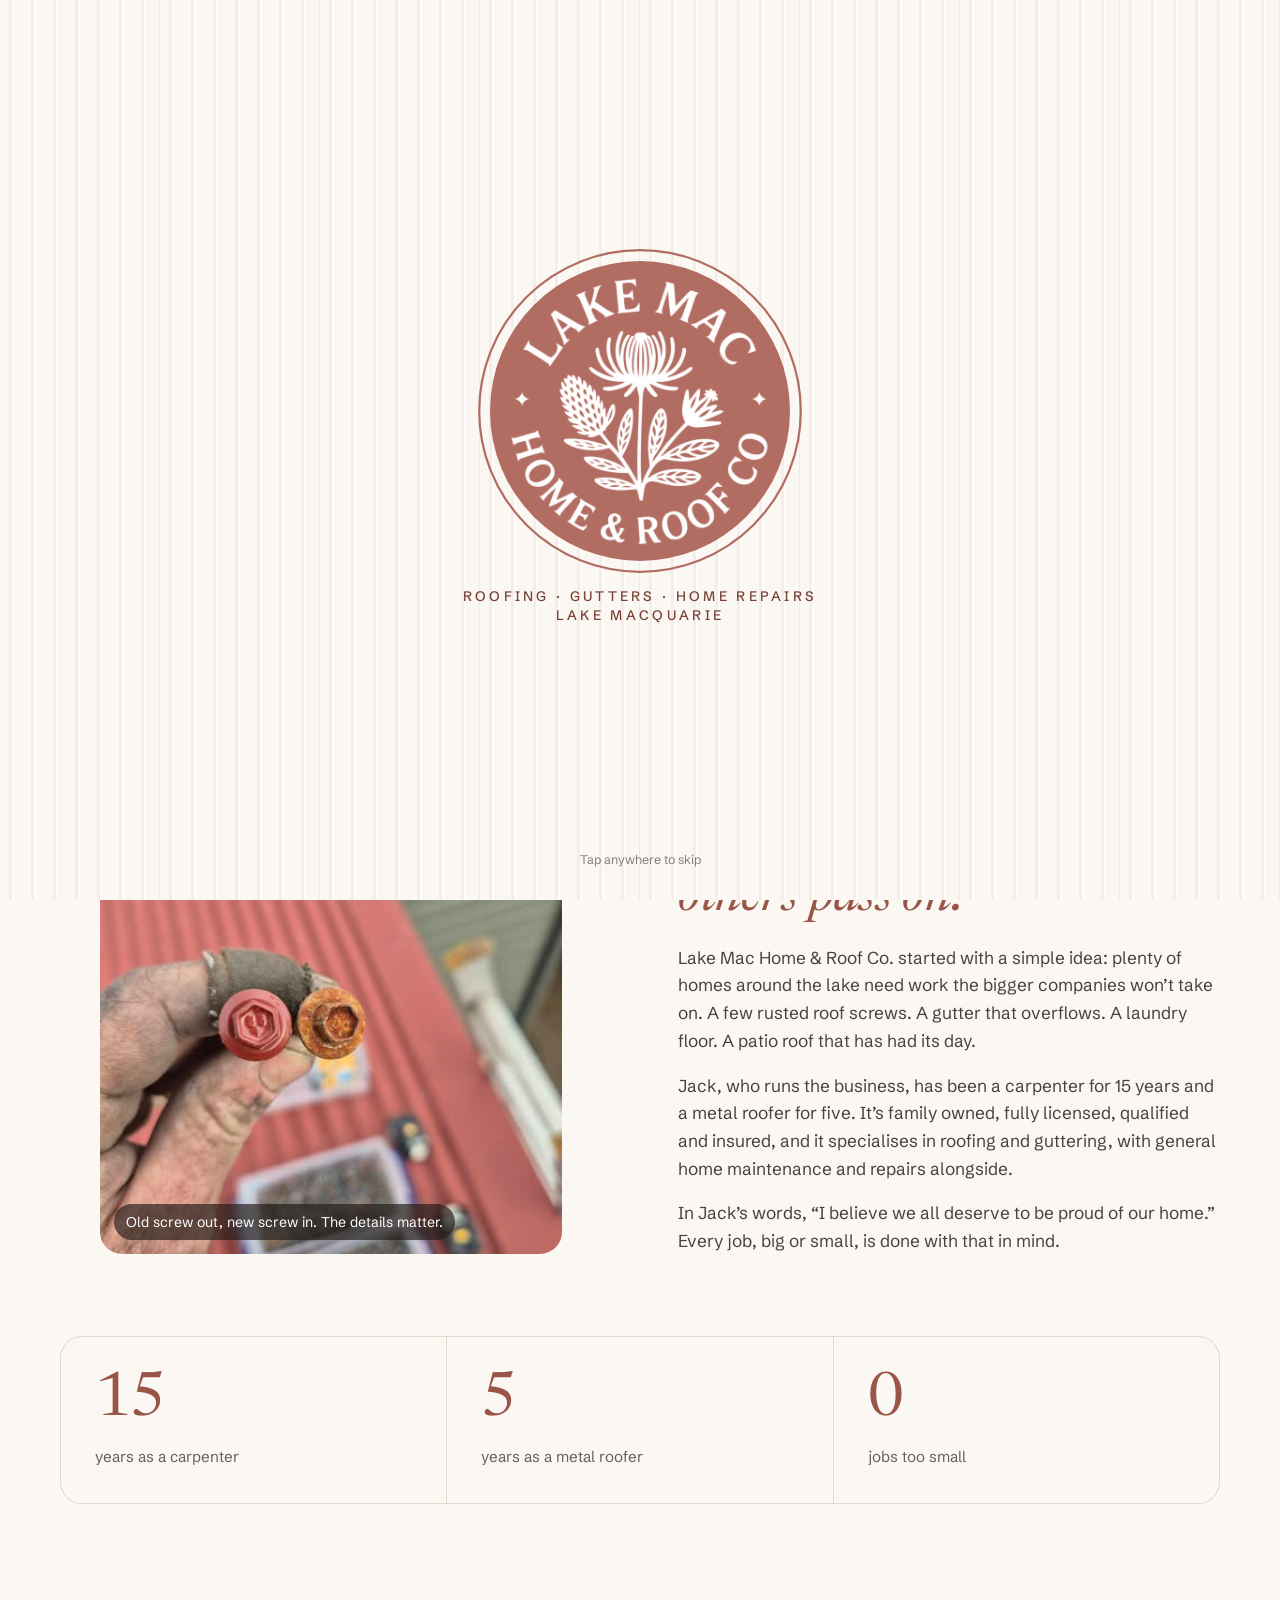
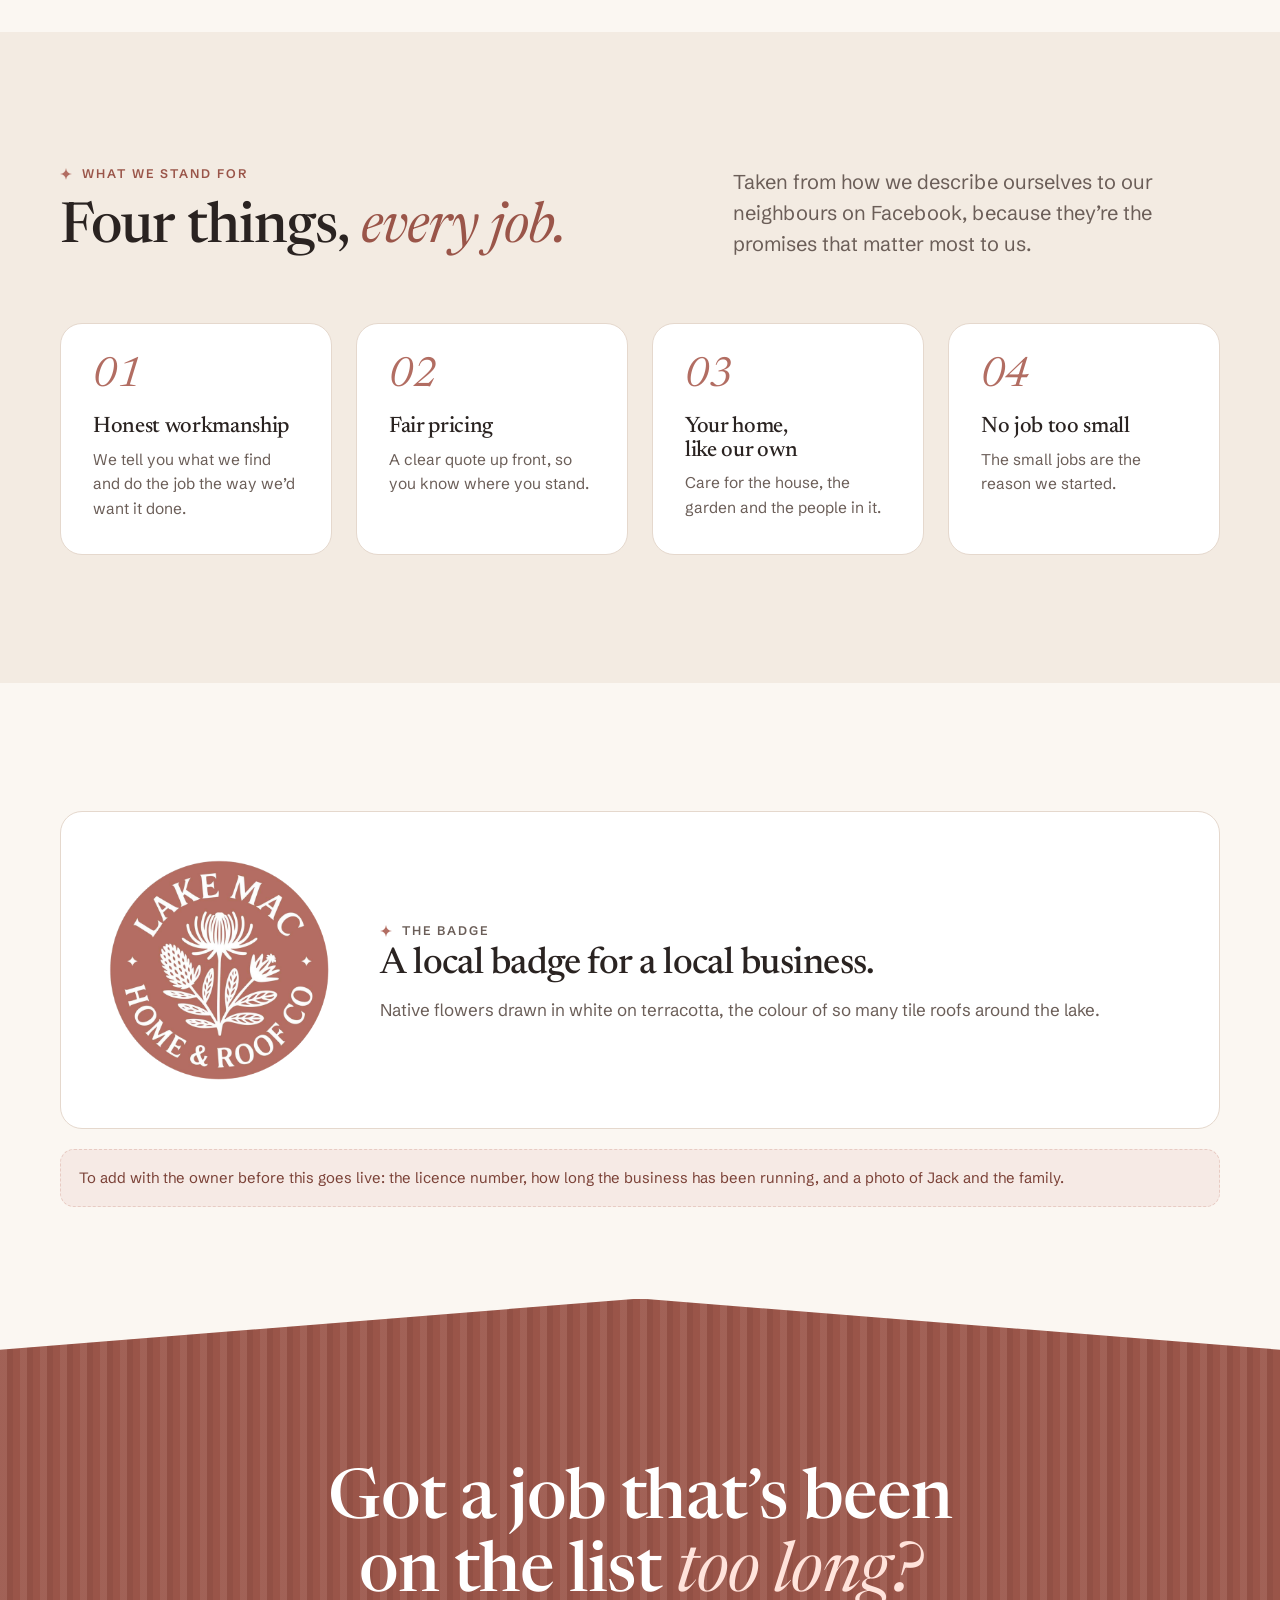
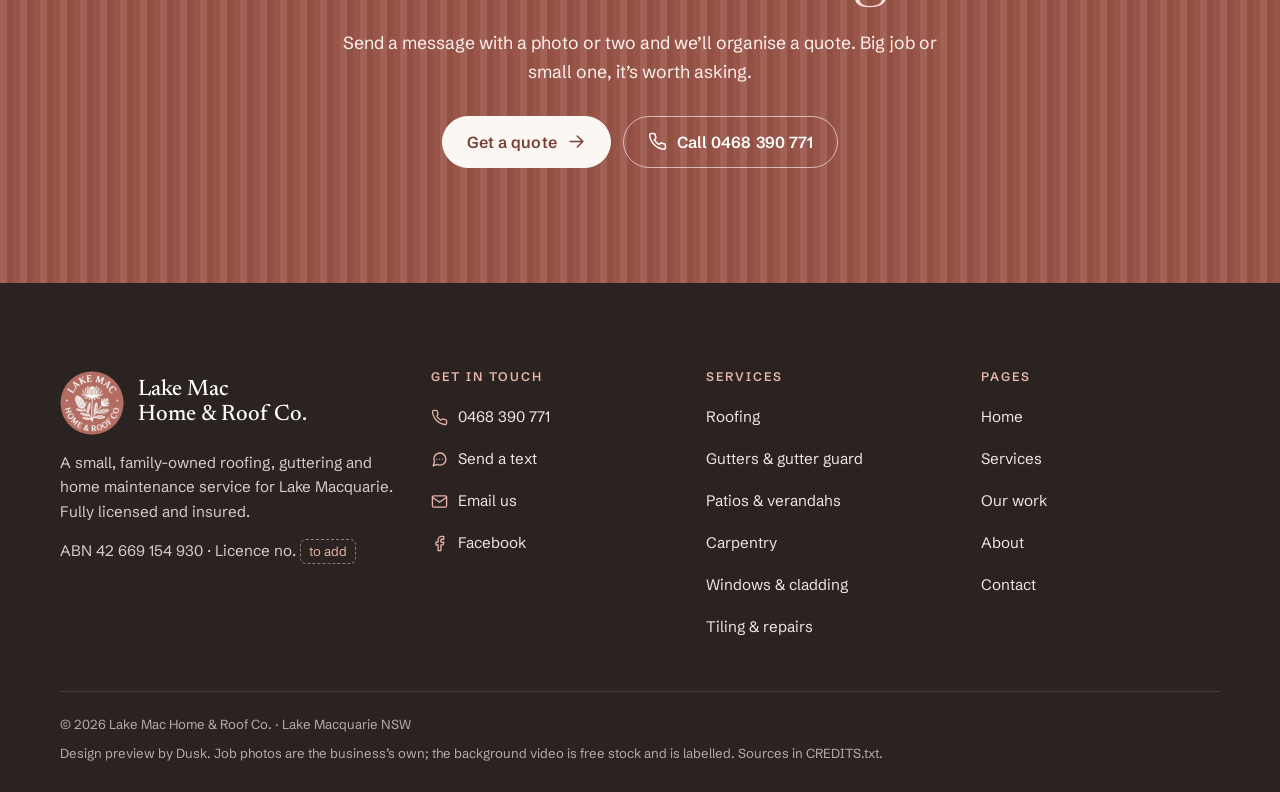
==== about.html @ 66fbffc2 "Lake Mac Home & Roof Co. design preview by Dusk Five pages (home, services, work, about, contact), l" ====
<!doctype html>
<html lang="en-AU">
<head>
<meta charset="utf-8">
<meta name="viewport" content="width=device-width, initial-scale=1, viewport-fit=cover">
<title>About | Lake Mac Home &amp; Roof Co.</title>
<meta name="description" content="A small, family-owned roofing and home maintenance business in Lake Macquarie, run by a carpenter of 15 years and metal roofer of 5.">
<meta name="robots" content="noindex, nofollow">
<meta name="theme-color" content="#B26D62">
<meta name="format-detection" content="telephone=no">
<link rel="icon" href="assets/brand/favicon-64.png" sizes="64x64" type="image/png">
<link rel="apple-touch-icon" href="assets/brand/apple-touch-icon.png">
<link rel="preconnect" href="https://fonts.googleapis.com">
<link rel="preconnect" href="https://fonts.gstatic.com" crossorigin>
<link href="https://fonts.googleapis.com/css2?family=Newsreader:ital,opsz,wght@0,6..72,400..600;1,6..72,400..500&amp;family=Schibsted+Grotesk:wght@400;500;600;700&amp;display=swap" rel="stylesheet">
<link rel="stylesheet" href="assets/css/site.css?v=1">
<script>
(function(){var r=document.documentElement;r.classList.add('js');
try{if(!matchMedia('(prefers-reduced-motion: reduce)').matches)r.classList.add('motion')}catch(e){}
// the intro plays when the site is opened or refreshed, not when moving between pages (?intro=0 skips it)
var nav=null,bf=false;try{nav=sessionStorage.getItem('lmh-nav');sessionStorage.removeItem('lmh-nav')}catch(e){}
try{var en=performance.getEntriesByType('navigation')[0];bf=!!(en&&en.type==='back_forward')}catch(e){}
if(r.classList.contains('motion')&&!nav&&!bf&&!/[?&]intro=0/.test(location.search))r.classList.add('intro-on');
setTimeout(function(){if(!window.__lmh){r.classList.remove('motion');r.classList.remove('intro-on')}},4500);
// if a newer version has been published than the copy this browser kept, load the new one once
try{var B='1';fetch('version.txt?'+Date.now(),{cache:'no-store'}).then(function(x){return x.ok?x.text():''}).then(function(t){t=(t||'').trim();
if(/^\d+$/.test(t)&&t!==B&&!new RegExp('[?&]r='+t+'(&|$)').test(location.search)){location.replace(location.pathname+'?r='+t+location.hash)}}).catch(function(){})}catch(e){}
})();
</script>
<script src="assets/js/site.js?v=1" defer></script>
</head>
<body class="page-about">
<a class="skip" href="#main">Skip to content</a>
<svg class="sr" aria-hidden="true" focusable="false" width="0" height="0"><defs>
<symbol id="i-spark" viewBox="0 0 24 24"><path d="M12 0C12.8 7.2 16.8 11.2 24 12 16.8 12.8 12.8 16.8 12 24 11.2 16.8 7.2 12.8 0 12 7.2 11.2 11.2 7.2 12 0Z"/></symbol>
<symbol id="i-phone" viewBox="0 0 24 24"><path d="M22 16.92v3a2 2 0 0 1-2.18 2 19.79 19.79 0 0 1-8.63-3.07 19.5 19.5 0 0 1-6-6 19.79 19.79 0 0 1-3.07-8.67A2 2 0 0 1 4.11 2h3a2 2 0 0 1 2 1.72 12.84 12.84 0 0 0 .7 2.81 2 2 0 0 1-.45 2.11L8.09 9.91a16 16 0 0 0 6 6l1.27-1.27a2 2 0 0 1 2.11-.45 12.84 12.84 0 0 0 2.81.7A2 2 0 0 1 22 16.92z"/></symbol>
<symbol id="i-sms" viewBox="0 0 24 24"><path d="M21 11.5a8.4 8.4 0 0 1-12.2 7.5L3 21l2-5.6A8.5 8.5 0 1 1 21 11.5z"/><path d="M8 11.5h.01M12 11.5h.01M16 11.5h.01"/></symbol>
<symbol id="i-mail" viewBox="0 0 24 24"><path d="M4 4h16a2 2 0 0 1 2 2v12a2 2 0 0 1-2 2H4a2 2 0 0 1-2-2V6a2 2 0 0 1 2-2z"/><path d="M22 6l-10 7L2 6"/></symbol>
<symbol id="i-pin" viewBox="0 0 24 24"><path d="M21 10c0 7-9 13-9 13s-9-6-9-13a9 9 0 0 1 18 0z"/><circle cx="12" cy="10" r="3"/></symbol>
<symbol id="i-fb" viewBox="0 0 24 24"><path d="M18 2h-3a5 5 0 0 0-5 5v3H7v4h3v8h4v-8h3l1-4h-4V7a1 1 0 0 1 1-1h3z"/></symbol>
<symbol id="i-go" viewBox="0 0 24 24"><path d="M4 12h16M13 5l7 7-7 7"/></symbol>
<symbol id="i-back" viewBox="0 0 24 24"><path d="M20 12H4M11 5l-7 7 7 7"/></symbol>
<symbol id="i-check" viewBox="0 0 24 24"><path d="M20 6L9 17l-5-5"/></symbol>
<symbol id="i-x" viewBox="0 0 24 24"><path d="M18 6L6 18M6 6l12 12"/></symbol>
<symbol id="i-menu" viewBox="0 0 24 24"><path d="M4 7h16M4 12h16M4 17h10"/></symbol>
<symbol id="i-left" viewBox="0 0 24 24"><path d="M15 18l-6-6 6-6"/></symbol>
<symbol id="i-right" viewBox="0 0 24 24"><path d="M9 18l6-6-6-6"/></symbol>
<symbol id="i-play" viewBox="0 0 24 24"><path d="M7 4l13 8-13 8z"/></symbol>
<symbol id="i-pause" viewBox="0 0 24 24"><path d="M6 4h4v16H6zM14 4h4v16h-4z"/></symbol>
<symbol id="i-plus" viewBox="0 0 24 24"><path d="M12 5v14M5 12h14"/></symbol>
<symbol id="i-grip" viewBox="0 0 24 24"><path d="M9 7l-5 5 5 5M15 7l5 5-5 5"/></symbol>
<symbol id="i-shield" viewBox="0 0 24 24"><path d="M12 22s8-4 8-10V5l-8-3-8 3v7c0 6 8 10 8 10z"/><path d="M9 12l2 2 4-4"/></symbol>
<symbol id="i-home" viewBox="0 0 24 24"><path d="M3 10.5L12 3l9 7.5"/><path d="M5 9.2V21h14V9.2"/><path d="M10 21v-6h4v6"/></symbol>
<symbol id="i-roof" viewBox="0 0 24 24"><path d="M1.5 13L12 4.5 22.5 13"/><path d="M4.5 10.6L12 4.5l7.5 6.1"/><path d="M5 12.2V20h14v-7.8"/><path d="M8 20v-4M12 20v-4M16 20v-4"/></symbol>
<symbol id="i-gutter" viewBox="0 0 24 24"><path d="M3 5h18v3.5a3.5 3.5 0 0 1-3.5 3.5h-11A3.5 3.5 0 0 1 3 8.5z"/><path d="M17 12v5.5a2.5 2.5 0 0 0 2.5 2.5H21"/><path d="M8 15.5v1.2M11.5 17.5v1.2"/></symbol>
<symbol id="i-drop" viewBox="0 0 24 24"><path d="M12 2.7S6 9.3 6 14a6 6 0 0 0 12 0c0-4.7-6-11.3-6-11.3z"/><path d="M9.5 14.5a2.5 2.5 0 0 0 2.5 2.5"/></symbol>
<symbol id="i-patio" viewBox="0 0 24 24"><path d="M2 8.5L12 4l10 4.5"/><path d="M4 8v13M20 8v13"/><path d="M2 21h20"/><path d="M4 12h16"/></symbol>
<symbol id="i-hammer" viewBox="0 0 24 24"><path d="M15 12l-8.5 8.5a2.12 2.12 0 0 1-3-3L12 9"/><path d="M17.64 15L22 10.64"/><path d="M20.91 11.7l-1.25-1.25c-.6-.6-.93-1.4-.93-2.25v-.86L16.01 4.6a5.56 5.56 0 0 0-3.94-1.64H9l.92.82A6.18 6.18 0 0 1 12 8.4v1.56l2 2h2.47l2.26 1.91"/></symbol>
<symbol id="i-window" viewBox="0 0 24 24"><rect x="4" y="3" width="16" height="18" rx="1.5"/><path d="M12 3v18M4 12h16"/></symbol>
<symbol id="i-tile" viewBox="0 0 24 24"><rect x="3" y="3" width="7.5" height="7.5" rx="1"/><rect x="13.5" y="3" width="7.5" height="7.5" rx="1"/><rect x="3" y="13.5" width="7.5" height="7.5" rx="1"/><rect x="13.5" y="13.5" width="7.5" height="7.5" rx="1"/></symbol>
<symbol id="i-ruler" viewBox="0 0 24 24"><path d="M21.3 15.3a2.4 2.4 0 0 1 0 3.4l-2.6 2.6a2.4 2.4 0 0 1-3.4 0L2.7 8.7a2.4 2.4 0 0 1 0-3.4l2.6-2.6a2.4 2.4 0 0 1 3.4 0z"/><path d="M14.5 12.5l2-2M11.5 9.5l2-2M8.5 6.5l2-2M17.5 15.5l2-2"/></symbol>
<symbol id="i-hand" viewBox="0 0 24 24"><path d="M11 17l2 2a1 1 0 1 0 3-3"/><path d="M14 14l2.5 2.5a1 1 0 1 0 3-3l-3.88-3.88a3 3 0 0 0-4.24 0l-.88.88a1 1 0 1 1-3-3l2.81-2.81a5.79 5.79 0 0 1 7.06-.87l.47.28a2 2 0 0 0 1.42.25L21 4"/><path d="M21 3l1 11h-2"/><path d="M3 3L2 14l6.5 6.5a1 1 0 1 0 3-3"/><path d="M3 4h8"/></symbol>
<symbol id="i-tag" viewBox="0 0 24 24"><path d="M20.6 13.4l-7.2 7.2a2 2 0 0 1-2.8 0L3 13V3h10l7.6 7.6a2 2 0 0 1 0 2.8z"/><circle cx="7.5" cy="7.5" r="1.5"/></symbol>
<symbol id="i-camera" viewBox="0 0 24 24"><path d="M14.5 4h-5L7 7H4a2 2 0 0 0-2 2v9a2 2 0 0 0 2 2h16a2 2 0 0 0 2-2V9a2 2 0 0 0-2-2h-3z"/><circle cx="12" cy="13" r="3"/></symbol>
<symbol id="i-clock" viewBox="0 0 24 24"><circle cx="12" cy="12" r="9"/><path d="M12 7v5l3 2"/></symbol>
<symbol id="i-wrench" viewBox="0 0 24 24"><path d="M14.7 6.3a1 1 0 0 0 0 1.4l1.6 1.6a1 1 0 0 0 1.4 0l3.77-3.77a6 6 0 0 1-7.94 7.94l-6.91 6.91a2.12 2.12 0 0 1-3-3l6.91-6.91a6 6 0 0 1 7.94-7.94l-3.76 3.76z"/></symbol>
</defs></svg>
<div class="intro" aria-hidden="true">
  <div class="sheets"><i class="sheet" style="--i:0"></i><i class="sheet" style="--i:1"></i><i class="sheet" style="--i:2"></i><i class="sheet" style="--i:3"></i><i class="sheet" style="--i:4"></i><i class="sheet" style="--i:5"></i><i class="sheet" style="--i:6"></i><i class="sheet" style="--i:7"></i></div>
  <div class="stage">
    <div class="badge"><div class="disc"></div><svg class="ring" viewBox="0 0 102 102"><circle cx="51" cy="51" r="50"/></svg><img class="art inner" src="assets/brand/art-inner.png" alt=""><img class="art outer" src="assets/brand/art-ring.png" alt=""></div>
    <p class="tagline">Roofing &middot; Gutters &middot; Home repairs<br>Lake Macquarie</p>
  </div>
  <p class="skipnote">Tap anywhere to skip</p>
</div>
<p class="strip"><span class="s-long"><b>Design preview</b> for Lake Mac Home &amp; Roof Co., prepared by Dusk. Not the live website: the quote forms send nothing.</span><span class="s-short"><b>Design preview</b> by Dusk. The forms send nothing.</span></p>
<header class="hdr">
  <div class="wrap">
    <a class="brand" href="index.html" aria-label="Lake Mac Home &amp; Roof Co., home page"><img src="assets/brand/badge-160.png" alt="" width="48" height="48"><span class="wm"><b>Lake Mac</b><span>Home &amp; Roof Co.</span></span></a>
    <nav class="nav" aria-label="Main"><a href="services.html">Services</a><a href="work.html">Our work</a><a href="about.html" aria-current="page">About</a><a href="contact.html">Contact</a></nav>
    <a class="btn sm call" href="tel:0468390771"><svg class="ico" aria-hidden="true"><use href="#i-phone"/></svg>0468 390 771</a>
    <button class="burger" type="button" aria-label="Open the menu" aria-expanded="false" aria-controls="menu"><svg class="ico" aria-hidden="true"><use href="#i-menu"/></svg></button>
  </div>
</header>
<div class="menu" id="menu" aria-hidden="true" role="dialog" aria-label="Menu">
  <div class="top"><img src="assets/brand/badge-160.png" alt="" width="52" height="52"><button class="x" type="button" aria-label="Close the menu"><svg class="ico" aria-hidden="true"><use href="#i-x"/></svg></button></div>
  <nav aria-label="Phone menu"><a href="index.html">Home<svg class="ico" aria-hidden="true"><use href="#i-go"/></svg></a><a href="services.html">Services<svg class="ico" aria-hidden="true"><use href="#i-go"/></svg></a><a href="work.html">Our work<svg class="ico" aria-hidden="true"><use href="#i-go"/></svg></a><a href="about.html" aria-current="page">About<svg class="ico" aria-hidden="true"><use href="#i-go"/></svg></a><a href="contact.html">Contact<svg class="ico" aria-hidden="true"><use href="#i-go"/></svg></a></nav>
  <div class="acts"><a class="btn cream" href="tel:0468390771"><svg class="ico" aria-hidden="true"><use href="#i-phone"/></svg>Call 0468 390 771</a><a class="btn ghost" href="contact.html">Get a quote</a></div>
  <p class="meta">Roofing, gutters and home repairs across Lake Macquarie</p>
</div>
<main id="main">

<section class="phead" aria-labelledby="ph-h">
  <div class="wrap">
    <div>
      <p class="crumbs"><a href="index.html">Home</a><svg class="ico" aria-hidden="true"><use href="#i-right"/></svg><span>About</span></p>
      <h1 id="ph-h">Small, local and <em>proud of it.</em></h1>
      <p class="lead">Lake Mac Home &amp; Roof Co. is a small, family-owned business doing honest work for the people of Lake Macquarie.</p>
    </div>
    <div class="stack" aria-hidden="true"><img src="assets/img/entry-deck.jpg" alt="" width="1600" height="1200" decoding="async"><img src="assets/img/roof-screws.jpg" alt="" width="414" height="414" decoding="async"><img src="assets/img/verandah-house.jpg" alt="" width="414" height="414" decoding="async"></div>
  </div>
</section>
<section class="sec" aria-labelledby="st-h">
  <div class="wrap">
    <div class="about-grid">
      <figure class="ph rv"><img src="assets/img/roof-screws.jpg" alt="A hand holding an old rusted roof screw next to a new one" width="414" height="414" loading="lazy" decoding="async"><figcaption><span>Old screw out, new screw in. The details matter.</span></figcaption></figure>
      <div class="prose">
        <p class="eyebrow"><svg class="spark" aria-hidden="true"><use href="#i-spark"/></svg>Our story</p>
        <h2 id="st-h" class="rv">Built for the jobs <em>others pass on.</em></h2>
        <p class="rv d1">Lake Mac Home &amp; Roof Co. started with a simple idea: plenty of homes around the lake need work the bigger companies won’t take on. A few rusted roof screws. A gutter that overflows. A laundry floor. A patio roof that has had its day.</p>
        <p class="rv d2">Jack, who runs the business, has been a carpenter for 15 years and a metal roofer for five. It’s family owned, fully licensed, qualified and insured, and it specialises in roofing and guttering, with general home maintenance and repairs alongside.</p>
        <p class="rv d3">In Jack’s words, “I believe we all deserve to be proud of our home.” Every job, big or small, is done with that in mind.</p>
      </div>
    </div>
    <div class="stats">
      <div class="rv"><b>15</b><span>years as a carpenter</span></div>
      <div class="rv d1"><b>5</b><span>years as a metal roofer</span></div>
      <div class="rv d2"><b>0</b><span>jobs too small</span></div>
    </div>
  </div>
</section>
<section class="sec sand" aria-labelledby="v-h">
  <div class="wrap">
    <div class="sec-head"><div><p class="eyebrow"><svg class="spark" aria-hidden="true"><use href="#i-spark"/></svg>What we stand for</p><h2 id="v-h" class="rv">Four things, <em>every job.</em></h2></div><p class="lead rv d1">Taken from how we describe ourselves to our neighbours on Facebook, because they’re the promises that matter most to us.</p></div>
    <ol class="steps">
      <li class="rv"><h3>Honest workmanship</h3><p>We tell you what we find and do the job the way we’d want it done.</p></li>
      <li class="rv d1"><h3>Fair pricing</h3><p>A clear quote up front, so you know where you stand.</p></li>
      <li class="rv d2"><h3>Your home, like our own</h3><p>Care for the house, the garden and the people in it.</p></li>
      <li class="rv d3"><h3>No job too small</h3><p>The small jobs are the reason we started.</p></li>
    </ol>
  </div>
</section>
<section class="sec" aria-labelledby="b-h">
  <div class="wrap" style="display:grid;gap:20px">
    <div class="badgebox rv">
      <img src="assets/brand/badge.png" alt="The Lake Mac Home &amp; Roof Co. badge" width="640" height="640" loading="lazy">
      <div><p class="eyebrow"><svg class="spark" aria-hidden="true"><use href="#i-spark"/></svg>The badge</p><h3 id="b-h">A local badge for a local business.</h3><p>Native flowers drawn in white on terracotta, the colour of so many tile roofs around the lake.</p></div>
    </div>
    <p class="todo-card rv">To add with the owner before this goes live: the licence number, how long the business has been running, and a photo of Jack and the family.</p>
  </div>
</section>
<section class="cta pitch on-dark" aria-labelledby="cta-h">
  <div class="wrap">
    <h2 id="cta-h" class="rv">Got a job that’s been on the list <em>too long?</em></h2>
    <p class="rv d1">Send a message with a photo or two and we’ll organise a quote. Big job or small one, it’s worth asking.</p>
    <div class="acts rv d2"><a class="btn cream" href="contact.html">Get a quote<svg class="ico" aria-hidden="true"><use href="#i-go"/></svg></a><a class="btn ghost" href="tel:0468390771"><svg class="ico" aria-hidden="true"><use href="#i-phone"/></svg>Call 0468 390 771</a></div>
  </div>
</section>
</main>
<footer class="ftr">
  <div class="wrap">
    <div class="ftr-grid">
      <div>
        <div class="fb"><img src="assets/brand/badge-160.png" alt="" width="64" height="64" loading="lazy"><b>Lake Mac<br>Home &amp; Roof Co.</b></div>
        <p>A small, family-owned roofing, guttering and home maintenance service for Lake Macquarie. Fully licensed and insured.</p>
        <p style="margin:0">ABN 42 669 154 930 &middot; Licence no. <span class="todo">to add</span></p>
      </div>
      <div><h4>Get in touch</h4><ul>
        <li><a class="ci" href="tel:0468390771"><svg class="ico" aria-hidden="true"><use href="#i-phone"/></svg>0468 390 771</a></li>
        <li><a class="ci" href="sms:0468390771"><svg class="ico" aria-hidden="true"><use href="#i-sms"/></svg>Send a text</a></li>
        <li><a class="ci" href="mailto:lakemachomeroofco@gmail.com"><svg class="ico" aria-hidden="true"><use href="#i-mail"/></svg>Email us</a></li>
        <li><a class="ci" href="https://www.facebook.com/p/Lake-Mac-Home-Roof-Co-61587467368162/" target="_blank" rel="noopener"><svg class="ico" aria-hidden="true"><use href="#i-fb"/></svg>Facebook</a></li>
      </ul></div>
      <div><h4>Services</h4><ul>
        <li><a href="services.html#roofing">Roofing</a></li><li><a href="services.html#gutters">Gutters &amp; gutter guard</a></li><li><a href="services.html#patios">Patios &amp; verandahs</a></li><li><a href="services.html#carpentry">Carpentry</a></li><li><a href="services.html#windows">Windows &amp; cladding</a></li><li><a href="services.html#tiling">Tiling &amp; repairs</a></li>
      </ul></div>
      <div><h4>Pages</h4><ul><li><a href="index.html">Home</a></li><li><a href="services.html">Services</a></li><li><a href="work.html">Our work</a></li><li><a href="about.html">About</a></li><li><a href="contact.html">Contact</a></li></ul></div>
    </div>
    <div class="ftr-base"><span>&copy; <span data-year>2026</span> Lake Mac Home &amp; Roof Co. &middot; Lake Macquarie NSW</span><span>Design preview by Dusk. Job photos are the business’s own; the background video is free stock and is labelled. Sources in CREDITS.txt.</span></div>
  </div>
</footer>
<div class="bar" aria-label="Quick contact"><a class="btn ghost" href="tel:0468390771"><svg class="ico" aria-hidden="true"><use href="#i-phone"/></svg>Call</a><a class="btn" href="contact.html">Get a quote<svg class="ico" aria-hidden="true"><use href="#i-go"/></svg></a></div>
</body>
</html>
---- assets/css/site.css ----
/* Lake Mac Home & Roof Co. — design preview by Dusk */
:root{
  --terra:#B26D62;          /* measured from the logo */
  --terra-d:#9A5549;        /* buttons and text on light */
  --terra-dd:#7A4036;
  --terra-l:#E8CBC3;
  --terra-ll:#F6EAE5;
  --cream:#FBF7F2;
  --sand:#F3EBE2;
  --line:#E5D8CD;
  --ink:#2A2321;
  --ink-2:#3A312E;
  --ink-3:#4C413D;
  --muted:#6B5E58;
  --white:#fff;
  --serif:"Newsreader",Georgia,"Times New Roman",serif;
  --sans:"Schibsted Grotesk",system-ui,-apple-system,"Segoe UI",Roboto,sans-serif;
  --wrap:1240px;
  --gut:clamp(16px,4vw,40px);
  --r:14px;
  --r-lg:22px;
  --ease:cubic-bezier(.2,.75,.2,1);
  --ease-io:cubic-bezier(.65,0,.35,1);
  --hdr:76px;
  --pitch:clamp(22px,4vw,56px); /* height of the roof-pitch edges */
  --ridges:repeating-linear-gradient(90deg,rgba(255,255,255,.075) 0 7px,rgba(0,0,0,.055) 7px 13px,rgba(0,0,0,0) 13px 20px);
}
*,*::before,*::after{box-sizing:border-box}
html{-webkit-text-size-adjust:100%;text-size-adjust:100%;scroll-behavior:smooth;scroll-padding-top:calc(var(--hdr) + 12px)}
body{margin:0;background:var(--cream);color:var(--ink);font:400 1.0625rem/1.6 var(--sans);-webkit-font-smoothing:antialiased;overflow-x:clip}
img,video,svg{display:block;max-width:100%}
img{height:auto}
a{color:inherit}
button,input,select,textarea{font:inherit;color:inherit}
button{cursor:pointer}
[hidden]{display:none!important}
h1,h2,h3,h4{font-family:var(--serif);font-weight:500;line-height:1.06;letter-spacing:-.015em;margin:0;text-wrap:balance;font-optical-sizing:auto}
h1 em,h2 em,h3 em{font-style:italic;font-weight:400;color:var(--terra-d)}
p{margin:0 0 1em;text-wrap:pretty}
.sr{position:absolute!important;width:1px;height:1px;overflow:hidden;clip:rect(0 0 0 0);white-space:nowrap}
.skip{position:absolute;left:12px;top:-60px;z-index:200;background:var(--ink);color:#fff;padding:10px 16px;border-radius:8px;text-decoration:none}
.skip:focus{top:12px}
:focus-visible{outline:3px solid var(--terra);outline-offset:3px;border-radius:6px}
.wrap{width:100%;max-width:var(--wrap);margin:0 auto;padding:0 var(--gut)}
.ico{width:20px;height:20px;fill:none;stroke:currentColor;stroke-width:1.9;stroke-linecap:round;stroke-linejoin:round;flex:none}
.spark{width:12px;height:12px;fill:currentColor;stroke:none}

/* small label with the logo's four-point star */
.eyebrow{display:inline-flex;align-items:center;gap:10px;font:600 .78rem/1.2 var(--sans);letter-spacing:.16em;text-transform:uppercase;color:var(--terra-d);margin:0 0 18px}
.eyebrow .spark{color:var(--terra)}
.on-dark .eyebrow,.eyebrow.light{color:#F1D3CB}
.on-dark .eyebrow .spark,.eyebrow.light .spark{color:#E7B3A7}
.lead{font-size:clamp(1.08rem,1.6vw,1.25rem);line-height:1.55;color:var(--muted);max-width:40em}
.on-dark .lead{color:#E9DFDA}

/* buttons */
.btn{--bg:var(--terra-d);--fg:#fff;display:inline-flex;align-items:center;justify-content:center;gap:10px;min-height:52px;padding:0 24px;border-radius:999px;border:1.5px solid var(--bg);background:var(--bg);color:var(--fg);font:600 1rem/1 var(--sans);text-decoration:none;letter-spacing:.005em;transition:transform .25s var(--ease),background-color .25s,box-shadow .25s,border-color .25s;white-space:nowrap}
.btn:hover{--bg:var(--terra-dd);box-shadow:0 10px 24px -12px rgba(122,64,54,.7);transform:translateY(-1px)}
.btn:active{transform:translateY(1px)}
.btn .ico{width:19px;height:19px}
.btn.ghost{--bg:transparent;--fg:var(--ink);border-color:rgba(42,35,33,.28)}
.btn.ghost:hover{--bg:rgba(42,35,33,.05);border-color:var(--ink);box-shadow:none}
.on-dark .btn.ghost,.btn.ghost.light{--fg:#fff;border-color:rgba(255,255,255,.45)}
.on-dark .btn.ghost:hover,.btn.ghost.light:hover{--bg:rgba(255,255,255,.1);border-color:#fff}
.btn.cream{--bg:var(--cream);--fg:var(--terra-dd);border-color:var(--cream)}
.btn.cream:hover{--bg:#fff}
.btn.sm{min-height:44px;padding:0 18px;font-size:.95rem}
.link{display:inline-flex;align-items:center;gap:8px;font-weight:600;color:var(--terra-d);text-decoration:none;border-bottom:1.5px solid rgba(154,85,73,.35);padding-bottom:2px;transition:gap .25s var(--ease),border-color .25s}
.link:hover{gap:12px;border-color:var(--terra-d)}
.link .ico{width:17px;height:17px}

/* design preview strip */
.strip{margin:0;background:var(--ink);color:#E8DCD6;font-size:.8rem;line-height:1.35;text-align:center;padding:8px var(--gut);position:relative;z-index:61}
.strip b{color:#fff;font-weight:600}
.strip .s-short{display:none}
@media (max-width:640px){.strip .s-long{display:none}.strip .s-short{display:inline}}

/* header */
.hdr{position:sticky;top:0;z-index:60;height:var(--hdr);transition:background-color .35s,box-shadow .35s,color .35s;background:rgba(251,247,242,.94);-webkit-backdrop-filter:saturate(1.4) blur(10px);backdrop-filter:saturate(1.4) blur(10px);box-shadow:0 1px 0 var(--line)}
.hdr .wrap{height:100%;display:flex;align-items:center;gap:24px}
.brand{display:flex;align-items:center;gap:12px;text-decoration:none;margin-right:auto;min-width:0}
.brand img{width:48px;height:48px;border-radius:50%;transition:opacity .4s}
.brand .wm{display:flex;flex-direction:column;line-height:1}
.brand .wm b{font:500 1.32rem/1 var(--serif);letter-spacing:-.01em}
.brand .wm span{font:600 .64rem/1 var(--sans);letter-spacing:.2em;text-transform:uppercase;color:var(--terra-d);margin-top:5px}
.nav{display:flex;align-items:center;gap:4px}
.nav a{position:relative;text-decoration:none;font-weight:500;font-size:.97rem;padding:10px 14px;border-radius:999px;transition:background-color .2s}
.nav a:hover{background:rgba(178,109,98,.12)}
.nav a[aria-current="page"]::after{content:"";position:absolute;left:14px;right:14px;bottom:4px;height:2px;background:var(--terra);border-radius:2px}
.hdr .call{display:inline-flex}
.burger{display:none;width:48px;height:48px;border-radius:50%;border:1.5px solid rgba(42,35,33,.2);background:transparent;align-items:center;justify-content:center}
.burger .ico{width:22px;height:22px}
/* over the home hero the header starts clear */
.page-home .hdr:not(.solid){background:transparent;box-shadow:none;-webkit-backdrop-filter:none;backdrop-filter:none;color:#fff}
.page-home .hdr:not(.solid) .brand .wm span{color:#F1CFC6}
.page-home .hdr:not(.solid) .nav a:hover{background:rgba(255,255,255,.14)}
.page-home .hdr:not(.solid) .nav a[aria-current="page"]::after{background:#F1CFC6}
.page-home .hdr:not(.solid) .burger{border-color:rgba(255,255,255,.5)}
.page-home .hdr:not(.solid) .call{--bg:var(--cream);--fg:var(--terra-dd);border-color:var(--cream)}
.page-home main{margin-top:calc(var(--hdr) * -1)}
@media (max-width:1020px){
  .nav,.hdr .call{display:none}
  .burger{display:inline-flex}
}
@media (max-width:420px){.brand .wm b{font-size:1.14rem}.brand img{width:42px;height:42px}.brand{gap:10px}}

/* phone menu */
.menu{position:fixed;inset:0;z-index:90;background:var(--terra-d) var(--ridges);color:#fff;display:flex;flex-direction:column;padding:calc(env(safe-area-inset-top) + 18px) var(--gut) calc(env(safe-area-inset-bottom) + 24px);opacity:0;visibility:hidden;transition:opacity .35s,visibility 0s .35s}
.menu.open{opacity:1;visibility:visible;transition:opacity .35s}
.menu .top{display:flex;justify-content:space-between;align-items:center;min-height:58px}
.menu .top img{width:52px;height:52px;border-radius:50%;box-shadow:0 0 0 2px rgba(255,255,255,.4)}
.menu .x{width:48px;height:48px;border-radius:50%;border:1.5px solid rgba(255,255,255,.55);background:transparent;color:#fff;display:inline-flex;align-items:center;justify-content:center}
.menu nav{display:flex;flex-direction:column;margin:auto 0;padding:24px 0}
.menu nav a{font:500 clamp(2.1rem,9vw,3rem)/1.15 var(--serif);text-decoration:none;padding:8px 0;border-bottom:1px solid rgba(255,255,255,.2);display:flex;justify-content:space-between;align-items:center;transform:translateY(16px);opacity:0;transition:transform .5s var(--ease),opacity .5s}
.menu nav a .ico{opacity:.7}
.menu.open nav a{transform:none;opacity:1}
.menu.open nav a:nth-child(2){transition-delay:.04s}.menu.open nav a:nth-child(3){transition-delay:.08s}.menu.open nav a:nth-child(4){transition-delay:.12s}.menu.open nav a:nth-child(5){transition-delay:.16s}
.menu .acts{display:grid;gap:10px}
.menu .acts .btn{width:100%}
.menu .acts .btn.ghost{--fg:#fff;border-color:rgba(255,255,255,.55)}
.menu .meta{margin:14px 0 0;font-size:.9rem;color:#FFF1EC;text-align:center}

/* phone action bar */
.bar{position:fixed;left:0;right:0;bottom:0;z-index:55;display:none;gap:10px;padding:10px var(--gut) calc(env(safe-area-inset-bottom) + 10px);background:rgba(251,247,242,.96);-webkit-backdrop-filter:blur(10px);backdrop-filter:blur(10px);box-shadow:0 -1px 0 var(--line),0 -10px 30px -18px rgba(42,35,33,.45);transform:translateY(110%);transition:transform .45s var(--ease)}
.bar .btn{flex:1;min-height:50px;padding:0 12px}
.bar.show{transform:none}
@media (max-width:1020px){.bar{display:flex}body{padding-bottom:calc(76px + env(safe-area-inset-bottom))}}

/* reveal on scroll */
.motion .rv{opacity:0;transform:translateY(26px);transition:opacity .9s var(--ease),transform .9s var(--ease)}
.motion .rv.in{opacity:1;transform:none}
.motion .rv.d1{transition-delay:.08s}.motion .rv.d2{transition-delay:.16s}.motion .rv.d3{transition-delay:.24s}.motion .rv.d4{transition-delay:.32s}

/* ---------- intro ---------- */
.intro{display:none}
.intro-on .intro{display:block;position:fixed;inset:0;z-index:120;cursor:pointer}
.intro .sheets{position:absolute;inset:0;display:flex}
.intro .sheet{flex:1;background:var(--cream);background-image:repeating-linear-gradient(90deg,rgba(178,109,98,.0) 0 9px,rgba(178,109,98,.07) 9px 12px,rgba(255,255,255,.6) 12px 14px,rgba(178,109,98,0) 14px 22px);box-shadow:inset -1px 0 0 rgba(122,64,54,.08);transition:transform .9s var(--ease-io) calc(var(--i,0) * 55ms)}
.intro .stage{position:absolute;inset:0;display:flex;flex-direction:column;align-items:center;justify-content:center;gap:26px;padding:24px}
.intro .badge{position:relative;width:min(62vw,300px);aspect-ratio:1;transform-origin:center;will-change:transform}
.intro .disc{position:absolute;inset:0;border-radius:50%;background:var(--terra);transform:scale(0);transition:transform .8s var(--ease)}
.intro .ring{position:absolute;inset:-14px;max-width:none;width:calc(100% + 28px);height:calc(100% + 28px);transform:rotate(-90deg)}
.intro .ring circle{fill:none;stroke:var(--terra);stroke-width:.7;stroke-dasharray:315;stroke-dashoffset:315;transition:stroke-dashoffset 1.2s var(--ease-io) .1s}
.intro .art{position:absolute;inset:0;width:100%;height:100%}
.intro .art.inner{clip-path:inset(100% 0 0 0);transition:clip-path 1s var(--ease-io) .25s}
.intro .art.outer{opacity:0;transform:rotate(-34deg) scale(.92);transition:opacity .8s ease .2s,transform 1.1s var(--ease) .2s}
.intro .tagline{font:500 clamp(.74rem,2.6vw,.86rem)/1.4 var(--sans);letter-spacing:.24em;text-transform:uppercase;color:var(--terra-dd);text-align:center;opacity:0;transform:translateY(10px);transition:opacity .6s,transform .6s var(--ease)}
.intro .skipnote{position:absolute;bottom:calc(env(safe-area-inset-bottom) + 18px);left:0;right:0;text-align:center;font-size:.78rem;color:var(--muted);opacity:0;transition:opacity .5s .6s}
.intro.s1 .disc{transform:scale(1)}
.intro.s1 .skipnote{opacity:.8}
.intro.s2 .ring circle{stroke-dashoffset:0}
.intro.s2 .art.inner{clip-path:inset(0 0 0 0)}
.intro.s2 .art.outer{opacity:1;transform:none}
.intro.s3 .tagline{opacity:1;transform:none}
.intro.s4{pointer-events:none}
.intro.s4 .sheet{transform:translateY(-102%)}
.intro.s4 .tagline,.intro.s4 .skipnote{opacity:0;transition-delay:0s}
.intro.s4 .ring{opacity:0;transition:opacity .3s}
.intro.s4 .badge{transition:transform .95s var(--ease-io),opacity .3s .8s}
.intro-on .brand img{opacity:0}
.intro-on.intro-done .brand img{opacity:1}

/* ---------- home hero ---------- */
.hero{position:relative;min-height:max(640px,100svh);color:#fff;display:flex;align-items:flex-end;background:var(--ink);isolation:isolate;overflow:clip}
.hero .bg{position:absolute;inset:0;z-index:-2}
.hero .bg video,.hero .bg img{width:100%;height:100%;object-fit:cover;transform:scale(1.06);transition:transform 3.2s var(--ease)}
.ready .hero .bg video,.ready .hero .bg img{transform:scale(1)}
.hero::before{content:"";position:absolute;inset:0;z-index:-1;background:linear-gradient(100deg,rgba(32,26,24,.9) 0%,rgba(32,26,24,.72) 38%,rgba(32,26,24,.32) 70%,rgba(32,26,24,.2) 100%),linear-gradient(0deg,rgba(32,26,24,.75) 0%,rgba(32,26,24,0) 42%)}
.hero .wrap{display:grid;grid-template-columns:minmax(0,1.25fr) minmax(0,.9fr);gap:clamp(24px,5vw,72px);align-items:end;padding-top:calc(var(--hdr) + 72px);padding-bottom:calc(var(--pitch) + clamp(40px,7vh,84px))}
.hero h1{font-size:clamp(2.7rem,6.2vw,5.6rem);font-weight:450;line-height:.98;letter-spacing:-.025em;margin-bottom:22px}
.hero h1 em{color:#F0B9AC;font-weight:400}
.hero .lead{color:#EFE6E2;margin-bottom:30px;max-width:34em}
.hero .acts{display:flex;flex-wrap:wrap;gap:12px;margin-bottom:34px}
.hero .facts{display:flex;flex-wrap:wrap;gap:10px 22px;margin:0;padding:0;list-style:none;font-size:.92rem;color:#E9DCD7}
.hero .facts li{display:flex;align-items:center;gap:8px}
.hero .facts .ico{width:18px;height:18px;color:#F0B9AC}
.hero .stock{position:absolute;right:var(--gut);top:calc(var(--hdr) + 16px);font-size:.7rem;letter-spacing:.08em;text-transform:uppercase;color:rgba(255,255,255,.72);background:rgba(0,0,0,.28);padding:5px 10px;border-radius:999px;display:flex;align-items:center;gap:8px}
.hero .vbtn{position:absolute;right:var(--gut);bottom:calc(var(--pitch) + 18px);width:44px;height:44px;border-radius:50%;border:1.5px solid rgba(255,255,255,.5);background:rgba(0,0,0,.25);color:#fff;display:inline-flex;align-items:center;justify-content:center}
.hero .vbtn .ico{width:16px;height:16px;fill:currentColor;stroke:none}
/* hero text lines rise after the intro */
.motion .hero .h-in{opacity:0;transform:translateY(30px);transition:opacity 1s var(--ease),transform 1.1s var(--ease)}
.motion.go .hero .h-in{opacity:1;transform:none}
.motion.go .hero .h-in.d1{transition-delay:.1s}.motion.go .hero .h-in.d2{transition-delay:.22s}.motion.go .hero .h-in.d3{transition-delay:.34s}.motion.go .hero .h-in.d4{transition-delay:.46s}
@media (max-width:900px){
  .hero{min-height:auto;align-items:stretch}
  .hero .wrap{grid-template-columns:minmax(0,1fr);padding-top:calc(var(--hdr) + 56px);gap:28px}
  .hero::before{background:linear-gradient(180deg,rgba(32,26,24,.62) 0%,rgba(32,26,24,.78) 45%,rgba(32,26,24,.94) 100%)}
  .hero .stock{top:calc(var(--hdr) + 10px)}
  .hero .vbtn{display:none}
}

/* quick quote card */
.qq{background:var(--cream);color:var(--ink);border-radius:var(--r-lg);padding:clamp(20px,2.4vw,28px);box-shadow:0 40px 80px -40px rgba(0,0,0,.6),0 0 0 1px rgba(255,255,255,.08);position:relative;overflow:hidden}
.qq::before{content:"";position:absolute;left:0;right:0;top:0;height:6px;background:var(--terra) var(--ridges)}
.qq .head{display:flex;align-items:baseline;justify-content:space-between;gap:12px;margin:4px 0 16px}
.qq h2{font-size:1.55rem;font-weight:500}
.qq .count{font-size:.8rem;font-weight:600;color:var(--muted);white-space:nowrap}
.qq .prog{display:grid;grid-template-columns:repeat(3,1fr);gap:6px;margin-bottom:18px}
.qq .prog i{height:4px;border-radius:4px;background:var(--line);overflow:hidden;position:relative}
.qq .prog i::after{content:"";position:absolute;inset:0;background:var(--terra);transform:scaleX(0);transform-origin:left;transition:transform .5s var(--ease)}
.qq .prog i.on::after{transform:none}
.qq .q{font-weight:600;margin:0 0 12px}
.chips{display:flex;flex-wrap:wrap;gap:8px}
.chip{position:relative}
.chip input{position:absolute;opacity:0;inset:0;margin:0;cursor:pointer}
.chip span{display:inline-flex;align-items:center;gap:8px;min-height:44px;padding:0 14px;border-radius:999px;border:1.5px solid var(--line);background:#fff;font-size:.93rem;font-weight:500;transition:border-color .2s,background-color .2s,color .2s}
.chip span .ico{width:17px;height:17px;color:var(--terra-d)}
.chip input:hover+span{border-color:var(--terra-l)}
.chip input:checked+span{border-color:var(--terra-d);background:var(--terra-ll);color:var(--terra-dd)}
.chip input:focus-visible+span{outline:3px solid var(--terra);outline-offset:2px}
.field{display:grid;gap:6px;margin-bottom:12px}
.field label,.field .lbl{font-weight:600;font-size:.92rem}
.field .hint{font-size:.82rem;color:var(--muted);font-weight:400}
.field input,.field textarea,.field select{width:100%;min-height:50px;border-radius:12px;border:1.5px solid var(--line);background:#fff;padding:12px 14px;font-size:1rem;transition:border-color .2s,box-shadow .2s}
.field textarea{min-height:110px;resize:vertical}
.field input:focus,.field textarea:focus,.field select:focus{outline:none;border-color:var(--terra-d);box-shadow:0 0 0 4px rgba(178,109,98,.18)}
.field .err{display:none;font-size:.85rem;color:#A33A2A;font-weight:500}
.field.bad input,.field.bad textarea{border-color:#C0503F}
.field.bad .err{display:block}
.qq .nav2{display:flex;gap:10px;margin-top:16px}
.qq .nav2 .btn{flex:1}
.qq .nav2 .btn.ghost{flex:0 0 auto;padding:0 16px}
.fine{font-size:.8rem;color:var(--muted);margin:12px 0 0;text-align:center}
.qq .step{animation:stepIn .45s var(--ease)}
@keyframes stepIn{from{opacity:0;transform:translateX(14px)}to{opacity:1;transform:none}}
.done{text-align:center;padding:10px 4px}
.done .ok{width:64px;height:64px;border-radius:50%;background:var(--terra-ll);color:var(--terra-d);display:grid;place-items:center;margin:4px auto 14px}
.done .ok .ico{width:30px;height:30px}
.done h3{font-size:1.6rem;margin-bottom:8px}
.done p{color:var(--muted);font-size:.95rem}

/* roof-pitch edge: a section whose top rises to a ridge in the middle */
.pitch{position:relative;margin-top:calc(var(--pitch) * -1);clip-path:polygon(0 var(--pitch),50% 0,100% var(--pitch),100% 100%,0 100%);padding-top:var(--pitch)}

/* services band */
.band{background:var(--terra) var(--ridges);color:#fff;overflow:hidden;position:relative;z-index:2}
.band .row{display:flex;width:max-content;animation:slide 48s linear infinite;padding:22px 0 26px}
.band .row span{display:inline-flex;align-items:center;gap:22px;font:400 clamp(1.3rem,2.4vw,1.9rem)/1 var(--serif);font-style:italic;padding-right:22px;white-space:nowrap}
.band .row .spark{width:14px;height:14px;color:#F6D9D1}
@keyframes slide{to{transform:translateX(-50%)}}
@media (prefers-reduced-motion:reduce){.band .row{animation:none}}

/* sections */
.sec{padding:clamp(72px,10vw,136px) 0;position:relative}
.sec.tight{padding:clamp(56px,7vw,96px) 0}
.sec.sand{background:var(--sand)}
.sec.dark{background:var(--ink);color:#fff}
.sec-head{display:grid;grid-template-columns:minmax(0,1fr) minmax(0,.8fr);gap:24px 64px;align-items:end;margin-bottom:clamp(36px,5vw,64px)}
.sec-head h2{font-size:clamp(2.1rem,4.4vw,3.7rem)}
.sec-head .lead{margin:0}
@media (max-width:860px){.sec-head{grid-template-columns:minmax(0,1fr)}}

/* before / after */
.ba-sec{height:220vh;position:relative}
.ba-pin{position:sticky;top:var(--hdr);height:calc(100svh - var(--hdr));display:flex;align-items:center;overflow:clip}
.ba-pin .wrap{display:grid;grid-template-columns:minmax(0,.9fr) minmax(0,1fr);gap:clamp(28px,6vw,96px);align-items:center}
.ba-pin h2{font-size:clamp(2.2rem,4.6vw,3.9rem);margin-bottom:18px}
.ba-pin .tags{display:flex;gap:10px;margin-top:22px;flex-wrap:wrap}
.tag{display:inline-flex;align-items:center;gap:8px;font-size:.78rem;font-weight:600;letter-spacing:.06em;text-transform:uppercase;padding:7px 12px;border-radius:999px;background:var(--terra-ll);color:var(--terra-dd)}
.tag.dark{background:rgba(42,35,33,.08);color:var(--ink-2)}
.cmp{--pos:50%;position:relative;width:100%;max-width:560px;justify-self:end;aspect-ratio:1;border-radius:var(--r-lg);overflow:hidden;box-shadow:0 30px 60px -36px rgba(42,35,33,.6);touch-action:pan-y;user-select:none;-webkit-user-select:none;background:var(--line)}
.cmp img{position:absolute;inset:0;width:100%;height:100%;object-fit:cover;pointer-events:none}
.cmp .after{clip-path:inset(0 0 0 var(--pos))}
.cmp .line{position:absolute;top:0;bottom:0;left:var(--pos);width:3px;margin-left:-1.5px;background:#fff;box-shadow:0 0 0 1px rgba(0,0,0,.08)}
.cmp .grip{position:absolute;top:50%;left:var(--pos);width:56px;height:56px;margin:-28px 0 0 -28px;border-radius:50%;background:#fff;color:var(--terra-d);display:grid;place-items:center;box-shadow:0 8px 24px -8px rgba(0,0,0,.45);cursor:ew-resize;border:0;padding:0}
.cmp .grip svg{width:26px;height:26px}
.cmp .lb{position:absolute;bottom:14px;font-size:.72rem;font-weight:700;letter-spacing:.14em;text-transform:uppercase;color:#fff;background:rgba(32,26,24,.62);padding:7px 11px;border-radius:999px;transition:opacity .3s}
.cmp .lb.b{left:14px}.cmp .lb.a{right:14px;background:var(--terra-d)}
.ba-hint{display:flex;align-items:center;gap:10px;margin-top:16px;font-size:.88rem;color:var(--muted)}
.ba-prog{height:3px;background:var(--line);border-radius:3px;max-width:260px;margin-top:22px;overflow:hidden}
.ba-prog i{display:block;height:100%;width:100%;background:var(--terra);transform-origin:left;transform:scaleX(var(--p,0))}
@media (max-width:860px){
  .ba-sec{height:auto}
  .ba-pin{position:relative;top:0;height:auto;padding:clamp(64px,12vw,96px) 0}
  .ba-pin .wrap{grid-template-columns:minmax(0,1fr)}
  .cmp{justify-self:stretch;max-width:none}
  .ba-prog{display:none}
}
@media (min-width:861px){.no-scrub .ba-sec{height:auto}.no-scrub .ba-pin{position:relative;height:auto;padding:120px 0}}

/* services list with a sticky photo */
.svc{display:grid;grid-template-columns:minmax(0,1fr) minmax(0,1fr);gap:clamp(32px,6vw,96px)}
.svc-list{list-style:none;margin:0;padding:0;counter-reset:svc}
.svc-item{border-top:1px solid var(--line);padding:clamp(26px,3.4vw,40px) 0;display:grid;grid-template-columns:auto minmax(0,1fr);gap:6px 24px;transition:opacity .35s}
.svc-item:last-child{border-bottom:1px solid var(--line)}
.svc-item .n{font:400 .95rem/1 var(--serif);font-style:italic;color:var(--terra-d);padding-top:12px;min-width:2.2em}
.svc-item h3{font-size:clamp(1.7rem,2.9vw,2.5rem);margin-bottom:10px;transition:color .3s}
.svc-item p{color:var(--muted);margin-bottom:14px;max-width:34em}
.svc-item .pic{display:none}
.svc-list.live .svc-item{opacity:.42}
.svc-list.live .svc-item.on{opacity:1}
.svc-list.live .svc-item.on h3{color:var(--terra-dd)}
.svc-media{position:sticky;top:calc(var(--hdr) + 28px);height:min(72vh,640px);border-radius:var(--r-lg);overflow:hidden;background:var(--line)}
.svc-media figure{position:absolute;inset:0;margin:0;opacity:0;transform:scale(1.06);transition:opacity .7s ease,transform 1.2s var(--ease)}
.svc-media figure.on{opacity:1;transform:none}
.svc-media img{width:100%;height:100%;object-fit:cover}
.svc-media figcaption{position:absolute;left:16px;bottom:16px;right:16px;display:flex;justify-content:space-between;gap:10px;align-items:flex-end;color:#fff;font-size:.85rem}
.svc-media figcaption span{background:rgba(32,26,24,.62);padding:7px 12px;border-radius:999px;-webkit-backdrop-filter:blur(6px);backdrop-filter:blur(6px)}
@media (max-width:860px){
  .svc{grid-template-columns:minmax(0,1fr)}
  .svc-media{display:none}
  .svc-item{grid-template-columns:minmax(0,1fr)}
  .svc-item .n{padding-top:0}
  .svc-item .pic{display:block;border-radius:var(--r);overflow:hidden;aspect-ratio:16/10;margin:4px 0 16px;background:var(--line)}
  .svc-item .pic img{width:100%;height:100%;object-fit:cover}
  .svc-list.live .svc-item{opacity:1}
}

/* project story: sideways track */
.story{position:relative;background:var(--ink);color:#fff}
.story .pin{position:relative}
.story .intro-col{padding-top:clamp(72px,9vw,120px);padding-bottom:36px}
.story .k-touch{display:none}
@media (max-width:899px){.story .k-desk{display:none}.story .k-touch{display:inline}}
.story h2{font-size:clamp(2.2rem,4.6vw,3.9rem)}
.story h2 em{color:#F0B9AC}
.story .track{display:flex;gap:clamp(16px,2vw,28px);padding:0 var(--gut) clamp(72px,9vw,120px);overflow-x:auto;scroll-snap-type:x mandatory;scrollbar-width:none;-webkit-overflow-scrolling:touch}
.story .track::-webkit-scrollbar{display:none}
.panel{flex:0 0 min(84vw,520px);scroll-snap-align:start;margin:0}
.panel .ph{border-radius:var(--r-lg);overflow:hidden;aspect-ratio:4/5;background:var(--ink-3)}
.panel.wide{flex-basis:min(92vw,820px)}
.panel.wide .ph{aspect-ratio:4/3}
.panel img{width:100%;height:100%;object-fit:cover}
.panel figcaption{display:grid;grid-template-columns:auto minmax(0,1fr);gap:4px 16px;margin-top:18px;align-items:baseline}
.panel figcaption b{font:400 2.2rem/1 var(--serif);font-style:italic;color:#F0B9AC}
.panel figcaption strong{font:500 1.35rem/1.2 var(--serif)}
.panel figcaption span{grid-column:2;color:#D9CDC8;font-size:.95rem}
.story .counter{display:flex;align-items:center;gap:14px;font-size:.88rem;color:#D9CDC8;margin-top:22px}
.story .counter .bar2{flex:0 0 160px;height:3px;background:rgba(255,255,255,.18);border-radius:3px;overflow:hidden}
.story .counter .bar2 i{display:block;height:100%;background:#F0B9AC;transform-origin:left;transform:scaleX(var(--p,0))}
@media (min-width:900px){
  .motion .story.pinned{height:var(--h,300vh)}
  .motion .story.pinned .pin{position:sticky;top:0;height:100svh;overflow:clip;display:flex;flex-direction:column;justify-content:center}
  .motion .story.pinned .intro-col{padding-top:calc(var(--hdr) + 24px);padding-bottom:28px}
  .motion .story.pinned .track{overflow:visible;scroll-snap-type:none;padding-bottom:0;will-change:transform}
  .motion .story.pinned .panel{flex:0 0 auto;width:min-content}
  .motion .story.pinned .panel .ph{height:min(52vh,520px);width:auto;aspect-ratio:var(--ar,4/3)}
}

/* values on dark */
.vals{position:relative;overflow:hidden}
.vals .art-bg{position:absolute;right:-8%;top:50%;width:min(70vw,760px);transform:translateY(-50%);opacity:.06;pointer-events:none}
.vals blockquote{margin:0 0 clamp(48px,6vw,80px);max-width:22ch;font:400 clamp(2.2rem,5vw,4.4rem)/1.08 var(--serif);letter-spacing:-.02em}
.vals blockquote em{color:#F0B9AC}
.vals blockquote footer{margin-top:22px;font:500 .95rem/1.4 var(--sans);letter-spacing:.02em;color:#D9CDC8}
.vgrid{display:grid;grid-template-columns:repeat(3,minmax(0,1fr));gap:1px;background:rgba(255,255,255,.12);border:1px solid rgba(255,255,255,.12);border-radius:var(--r-lg);overflow:hidden}
.vgrid div{background:var(--ink);padding:clamp(24px,3vw,36px)}
.vgrid .ico{width:28px;height:28px;color:#F0B9AC;margin-bottom:16px}
.vgrid h3{font-size:1.45rem;margin-bottom:8px}
.vgrid p{color:#D2C5C0;margin:0;font-size:.98rem}
@media (max-width:860px){.vgrid{grid-template-columns:minmax(0,1fr)}}

/* gallery teaser */
.mosaic{display:grid;grid-template-columns:repeat(4,minmax(0,1fr));grid-auto-rows:clamp(150px,17vw,230px);gap:clamp(8px,1.2vw,14px)}
.tile{position:relative;border-radius:var(--r);overflow:hidden;background:var(--line);margin:0;display:block;text-decoration:none;color:#fff}
.tile img{width:100%;height:100%;object-fit:cover;transition:transform 1s var(--ease)}
.tile:hover img{transform:scale(1.05)}
.tile figcaption,.tile .cap{position:absolute;left:10px;bottom:10px;right:10px;font-size:.82rem;font-weight:500;line-height:1.3}
.tile .cap span{background:rgba(32,26,24,.66);padding:6px 10px;border-radius:999px;display:inline-block;-webkit-backdrop-filter:blur(6px);backdrop-filter:blur(6px)}
.tile.big{grid-column:span 2;grid-row:span 2}
.tile.tall{grid-row:span 2}
.tile.wide{grid-column:span 2}
@media (max-width:760px){.mosaic{grid-template-columns:repeat(2,minmax(0,1fr));grid-auto-rows:42vw}.tile.big{grid-column:span 2;grid-row:span 1}}

/* area map */
.area{display:grid;grid-template-columns:minmax(0,.95fr) minmax(0,1.05fr);gap:clamp(32px,6vw,96px);align-items:center}
.area h2{font-size:clamp(2.1rem,4.4vw,3.6rem);margin-bottom:18px}
.subs{display:flex;flex-wrap:wrap;gap:8px;margin:22px 0 26px;padding:0;list-style:none}
.subs li{padding:8px 14px;border-radius:999px;border:1.5px solid var(--line);background:#fff;font-size:.92rem;font-weight:500}
.mapbox{position:relative;border-radius:var(--r-lg);background:#EFE6DC;overflow:hidden;aspect-ratio:380/330;box-shadow:inset 0 0 0 1px var(--line)}
.mapbox svg{width:100%;height:100%}
.mapbox .note{position:absolute;left:14px;bottom:12px;font-size:.72rem;color:var(--muted);letter-spacing:.04em}
.map-lake{fill:#CFE0E4;stroke:#A9C3C9;stroke-width:1}
.map-sea{fill:#BFD5DC}
.map-coast{fill:none;stroke:#A9C3C9;stroke-width:1}
.map-label{font:italic 400 15px var(--serif);fill:#5D7D86}
.map-sea-l{font:600 7px var(--sans);letter-spacing:.2em;fill:#6F8E96}
.pin-dot{fill:var(--terra-d);stroke:#fff;stroke-width:2}
.pin-pulse{fill:var(--terra);opacity:.35;transform-box:fill-box;transform-origin:center}
.motion .pin-pulse{animation:pulse 2.6s ease-out infinite}
@keyframes pulse{0%{transform:scale(.6);opacity:.5}100%{transform:scale(2.6);opacity:0}}
.pin-name{font:600 9.5px var(--sans);fill:var(--ink-2)}
.pin-name-bg{fill:rgba(251,247,242,.86)}
.map-draw{stroke-dasharray:1400;stroke-dashoffset:0}
.motion .mapbox:not(.in) .map-draw{stroke-dashoffset:1400}
.motion .mapbox .map-draw{transition:stroke-dashoffset 2.2s var(--ease-io)}
.motion .mapbox .pin{opacity:0;transform:translateY(-8px);transition:opacity .5s,transform .6s var(--ease);transform-box:fill-box}
.motion .mapbox.in .pin{opacity:1;transform:none}
@media (max-width:860px){.area{grid-template-columns:minmax(0,1fr)}}

/* closing band */
.cta{background:var(--terra-d) var(--ridges);color:#fff;text-align:center}
.cta .wrap{padding-top:clamp(64px,9vw,120px);padding-bottom:clamp(64px,9vw,120px)}
.cta h2{font-size:clamp(2.3rem,5.4vw,4.6rem);max-width:16ch;margin:0 auto 18px}
.cta h2 em{color:#FFE3DB}
.cta p{color:#FFF1EC;max-width:36em;margin:0 auto 30px;font-size:1.1rem}
.cta .acts{display:flex;gap:12px;justify-content:center;flex-wrap:wrap}
.cta .btn.ghost{--fg:#fff;border-color:rgba(255,255,255,.6)}

/* footer */
.ftr{background:var(--ink);color:#D8CCC7;padding:clamp(56px,7vw,88px) 0 28px;font-size:.95rem}
.ftr-grid{display:grid;grid-template-columns:minmax(0,1.4fr) repeat(3,minmax(0,1fr));gap:36px}
.ftr .fb{display:flex;align-items:center;gap:14px;margin-bottom:16px}
.ftr .fb img{width:64px;height:64px;border-radius:50%}
.ftr .fb b{font:500 1.4rem/1.1 var(--serif);color:#fff}
.ftr h4{font:600 .78rem/1 var(--sans);letter-spacing:.16em;text-transform:uppercase;color:#E7B3A7;margin-bottom:14px}
.ftr ul{list-style:none;margin:0;padding:0;display:grid;gap:2px}
.ftr ul a{display:inline-flex;align-items:center;min-height:40px}
.ftr a{text-decoration:none;color:#EFE5E1}
.ftr a:hover{color:#fff;text-decoration:underline;text-underline-offset:3px}
.ftr .ci{display:flex;align-items:center;gap:10px}
.ftr .ci .ico{width:17px;height:17px;color:#E7B3A7}
.ftr .todo{display:inline-block;border:1px dashed rgba(231,179,167,.6);color:#E7B3A7;border-radius:6px;padding:1px 8px;font-size:.82rem}
.ftr-base{border-top:1px solid rgba(255,255,255,.12);margin-top:44px;padding-top:22px;display:flex;flex-wrap:wrap;gap:8px 28px;justify-content:space-between;font-size:.82rem;color:#B9ABA5}
@media (max-width:900px){.ftr-grid{grid-template-columns:minmax(0,1fr) minmax(0,1fr)}.ftr-grid>div:first-child{grid-column:1/-1}}
@media (max-width:520px){.ftr-grid{grid-template-columns:minmax(0,1fr)}}

/* ---------- inner pages ---------- */
.phead{position:relative;padding:clamp(56px,8vw,112px) 0 clamp(48px,6vw,80px);background:var(--sand);overflow:hidden}
.phead .wrap{display:grid;grid-template-columns:minmax(0,1.1fr) minmax(0,.9fr);gap:clamp(28px,5vw,80px);align-items:end}
.phead h1{font-size:clamp(2.6rem,6vw,5.2rem);font-weight:450;letter-spacing:-.025em;margin-bottom:18px}
.phead .lead{margin:0}
.phead .crumbs{font-size:.85rem;color:var(--muted);margin-bottom:22px;display:flex;gap:8px;align-items:center}
.phead .crumbs a{text-decoration:none;color:var(--terra-d);font-weight:500}
.phead .stack{position:relative;height:clamp(220px,28vw,360px)}
.phead .stack img{position:absolute;border-radius:var(--r);object-fit:cover;box-shadow:0 26px 50px -28px rgba(42,35,33,.55);border:6px solid #fff}
.phead .stack img:nth-child(1){width:58%;height:78%;left:0;top:14%;z-index:1}
.phead .stack img:nth-child(2){width:48%;height:70%;right:0;top:0;z-index:2}
.phead .stack img:nth-child(3){width:38%;height:48%;right:16%;bottom:-2%;z-index:3}
.motion .phead .stack img{opacity:0;transform:translateY(30px) rotate(0deg);transition:opacity .9s var(--ease),transform 1.1s var(--ease)}
.motion.go .phead .stack img{opacity:1;transform:none}
.motion.go .phead .stack img:nth-child(2){transition-delay:.12s}
.motion.go .phead .stack img:nth-child(3){transition-delay:.24s}
@media (max-width:860px){.phead .wrap{grid-template-columns:minmax(0,1fr)}.phead .stack{height:62vw;max-height:360px}}

/* services page */
.jump{display:flex;gap:8px;overflow-x:auto;padding:14px var(--gut);margin:0;list-style:none;scrollbar-width:none;position:sticky;top:var(--hdr);z-index:20;background:rgba(251,247,242,.95);-webkit-backdrop-filter:blur(8px);backdrop-filter:blur(8px);box-shadow:0 1px 0 var(--line)}
.jump::-webkit-scrollbar{display:none}
.jump a{display:inline-flex;align-items:center;min-height:42px;padding:0 16px;border-radius:999px;border:1.5px solid var(--line);background:#fff;text-decoration:none;font-weight:500;font-size:.92rem;white-space:nowrap;transition:background-color .2s,border-color .2s,color .2s}
.jump a.on,.jump a:hover{border-color:var(--terra-d);color:var(--terra-dd);background:var(--terra-ll)}
@media (min-width:1100px){.jump{justify-content:center}}
.sv{display:grid;grid-template-columns:minmax(0,1fr) minmax(0,1fr);gap:clamp(32px,6vw,96px);align-items:center;padding:clamp(64px,8vw,112px) 0;border-bottom:1px solid var(--line)}
.sv:last-of-type{border-bottom:0}
.sv.flip .sv-pics{order:2}
.sv h2{font-size:clamp(2rem,4vw,3.3rem);margin-bottom:16px}
.sv .num{font:italic 400 1.05rem/1 var(--serif);color:var(--terra-d);margin-bottom:14px;display:block}
.ticks{list-style:none;padding:0;margin:22px 0 26px;display:grid;grid-template-columns:repeat(2,minmax(0,1fr));gap:10px 22px}
.ticks li{display:flex;gap:10px;align-items:flex-start;font-size:.98rem}
.ticks .ico{width:19px;height:19px;color:var(--terra-d);margin-top:3px}
@media (max-width:560px){.ticks{grid-template-columns:minmax(0,1fr)}}
.sv-pics{display:grid;grid-template-columns:repeat(2,minmax(0,1fr));gap:12px}
.sv-pics figure{margin:0;border-radius:var(--r);overflow:hidden;aspect-ratio:1;background:var(--line);position:relative}
.sv-pics figure:first-child{grid-column:span 2;aspect-ratio:16/10}
.sv-pics img{width:100%;height:100%;object-fit:cover}
.sv-pics figcaption{position:absolute;left:10px;bottom:10px;font-size:.76rem;color:#fff;background:rgba(32,26,24,.62);padding:5px 10px;border-radius:999px}
@media (max-width:860px){.sv{grid-template-columns:minmax(0,1fr)}.sv.flip .sv-pics{order:0}}

.steps{display:grid;grid-template-columns:repeat(4,minmax(0,1fr));gap:clamp(14px,2vw,24px);counter-reset:st;list-style:none;margin:0;padding:0}
.steps li{background:#fff;border-radius:var(--r-lg);padding:clamp(22px,2.6vw,32px);border:1px solid var(--line);position:relative}
.steps li::before{counter-increment:st;content:counter(st,decimal-leading-zero);font:italic 400 2.6rem/1 var(--serif);color:var(--terra);display:block;margin-bottom:18px}
.steps h3{font-size:1.4rem;margin-bottom:8px}
.steps p{color:var(--muted);margin:0;font-size:.97rem}
@media (max-width:960px){.steps{grid-template-columns:repeat(2,minmax(0,1fr))}}
@media (max-width:560px){.steps{grid-template-columns:minmax(0,1fr)}}

.faq{max-width:860px;margin:0 auto}
.faq details{border-bottom:1px solid var(--line)}
.faq details:first-child{border-top:1px solid var(--line)}
.faq summary{list-style:none;cursor:pointer;display:flex;justify-content:space-between;align-items:center;gap:20px;padding:22px 0;font:500 clamp(1.2rem,2vw,1.45rem)/1.3 var(--serif)}
.faq summary::-webkit-details-marker{display:none}
.faq summary .pm{flex:none;width:36px;height:36px;border-radius:50%;border:1.5px solid var(--line);display:grid;place-items:center;transition:transform .35s var(--ease),background-color .25s,border-color .25s}
.faq summary .pm .ico{width:16px;height:16px}
.faq details[open] summary .pm{transform:rotate(45deg);background:var(--terra-ll);border-color:var(--terra-l)}
.faq .ans{padding:0 56px 24px 0;color:var(--muted)}
.faq .ans p:last-child{margin:0}
.todo-inline{display:inline-block;border:1px dashed var(--terra-l);background:var(--terra-ll);color:var(--terra-dd);border-radius:6px;padding:0 8px;font-size:.88em}

/* work page */
.filters{display:flex;flex-wrap:wrap;gap:8px;margin-bottom:28px}
.filters button{min-height:44px;padding:0 18px;border-radius:999px;border:1.5px solid var(--line);background:#fff;font-weight:500;font-size:.93rem;transition:background-color .2s,border-color .2s,color .2s}
.filters button[aria-pressed="true"]{background:var(--ink);border-color:var(--ink);color:#fff}
.gal{columns:4 240px;column-gap:14px}
.gal .g{break-inside:avoid;margin:0 0 14px;border-radius:var(--r);overflow:hidden;position:relative;background:var(--line);display:block;width:100%;border:0;padding:0;text-align:left;cursor:zoom-in}
.gal .g img{width:100%;transition:transform .9s var(--ease)}
.gal .g:hover img{transform:scale(1.04)}
.gal .g .cap{position:absolute;left:10px;right:10px;bottom:10px;color:#fff;font-size:.8rem;opacity:0;transform:translateY(6px);transition:opacity .3s,transform .3s}
.gal .g .cap span{background:rgba(32,26,24,.7);padding:6px 10px;border-radius:999px;display:inline-block}
.gal .g:hover .cap,.gal .g:focus-visible .cap{opacity:1;transform:none}
@media (hover:none){.gal .g .cap{opacity:1;transform:none}}
.gal .g.hide{display:none}
.motion .gal .g.pop{animation:pop .5s var(--ease) both}
@keyframes pop{from{opacity:0;transform:translateY(14px)}to{opacity:1;transform:none}}
.pair{display:grid;grid-template-columns:repeat(2,minmax(0,1fr));gap:14px}
.pair figure{margin:0;position:relative;border-radius:var(--r);overflow:hidden;aspect-ratio:1;background:var(--line)}
.pair img{width:100%;height:100%;object-fit:cover}
.pair figcaption{position:absolute;left:12px;bottom:12px;font-size:.72rem;font-weight:700;letter-spacing:.14em;text-transform:uppercase;color:#fff;background:rgba(32,26,24,.62);padding:7px 11px;border-radius:999px}
.pair figure:last-child figcaption{background:var(--terra-d)}
.feature{display:grid;grid-template-columns:minmax(0,1fr) minmax(0,1fr);gap:clamp(28px,5vw,80px);align-items:center;margin-bottom:clamp(64px,8vw,112px)}
.feature h2{font-size:clamp(1.9rem,3.6vw,3rem);margin-bottom:14px}
.feature .cmp{justify-self:stretch;max-width:none}
@media (max-width:860px){.feature{grid-template-columns:minmax(0,1fr)}.feature .media{order:-1}}

/* lightbox */
.lbx{position:fixed;inset:0;z-index:150;background:rgba(24,19,18,.94);display:none;align-items:center;justify-content:center;padding:clamp(16px,4vw,48px)}
.lbx.open{display:flex;animation:fade .3s ease}
@keyframes fade{from{opacity:0}to{opacity:1}}
.lbx figure{margin:0;max-width:min(1100px,100%);max-height:100%;display:flex;flex-direction:column;align-items:center;gap:14px}
.lbx img{max-height:calc(100svh - 160px);width:auto;border-radius:12px}
.lbx figcaption{color:#E8DCD6;font-size:.95rem;text-align:center}
.lbx button{position:absolute;width:48px;height:48px;border-radius:50%;border:1.5px solid rgba(255,255,255,.4);background:rgba(0,0,0,.3);color:#fff;display:grid;place-items:center}
.lbx .x{top:max(16px,env(safe-area-inset-top));right:16px}
.lbx .pv{left:14px;top:50%;margin-top:-24px}
.lbx .nx{right:14px;top:50%;margin-top:-24px}
@media (max-width:640px){.lbx .pv,.lbx .nx{top:auto;bottom:max(18px,env(safe-area-inset-bottom));margin:0}.lbx .pv{left:calc(50% - 60px)}.lbx .nx{right:calc(50% - 60px)}}

/* about page */
.about-grid{display:grid;grid-template-columns:minmax(0,1fr) minmax(0,1fr);gap:clamp(32px,6vw,96px);align-items:center}
.about-grid .ph{border-radius:var(--r-lg);overflow:hidden;aspect-ratio:1;background:var(--line);position:relative}
.about-grid .ph img{width:100%;height:100%;object-fit:cover}
.about-grid .ph figcaption{position:absolute;left:14px;bottom:14px;right:14px;color:#fff;font-size:.88rem}
.about-grid .ph figcaption span{background:rgba(32,26,24,.66);padding:7px 12px;border-radius:999px;display:inline-block}
.about-grid h2{font-size:clamp(2rem,4vw,3.3rem);margin-bottom:18px}
.prose p{color:var(--ink-3);font-size:1.08rem}
.stats{display:grid;grid-template-columns:repeat(3,minmax(0,1fr));gap:1px;background:var(--line);border:1px solid var(--line);border-radius:var(--r-lg);overflow:hidden;margin-top:clamp(40px,5vw,64px)}
.stats div{background:var(--cream);padding:clamp(22px,3vw,34px)}
.stats b{display:block;font:400 clamp(2.4rem,5vw,3.8rem)/1 var(--serif);color:var(--terra-d);margin-bottom:10px;letter-spacing:-.02em}
.stats span{color:var(--muted);font-size:.95rem}
@media (max-width:760px){.about-grid{grid-template-columns:minmax(0,1fr)}.stats{grid-template-columns:minmax(0,1fr)}}
.badgebox{display:grid;grid-template-columns:auto minmax(0,1fr);gap:clamp(24px,4vw,56px);align-items:center;background:#fff;border:1px solid var(--line);border-radius:var(--r-lg);padding:clamp(24px,4vw,48px)}
.badgebox img{width:clamp(140px,18vw,220px);border-radius:50%}
.badgebox h3{font-size:clamp(1.6rem,3vw,2.3rem);margin-bottom:12px}
.badgebox p{color:var(--muted);margin:0}
@media (max-width:640px){.badgebox{grid-template-columns:minmax(0,1fr);text-align:center}.badgebox img{margin:0 auto}}
.todo-card{border:1.5px dashed var(--terra-l);border-radius:var(--r);padding:16px 18px;background:var(--terra-ll);color:var(--terra-dd);font-size:.93rem}

/* contact page */
.contact{display:grid;grid-template-columns:minmax(0,1.15fr) minmax(0,.85fr);gap:clamp(28px,5vw,72px);align-items:start}
.formcard{background:#fff;border:1px solid var(--line);border-radius:var(--r-lg);padding:clamp(22px,3.4vw,44px);box-shadow:0 30px 60px -48px rgba(42,35,33,.5)}
.formcard h2{font-size:clamp(1.8rem,3vw,2.4rem);margin-bottom:6px}
.formcard .sub{color:var(--muted);margin-bottom:22px}
.formcard .q{font-weight:600;margin:0 0 12px}
.formcard .row2{display:grid;grid-template-columns:repeat(2,minmax(0,1fr));gap:12px}
@media (max-width:560px){.formcard .row2{grid-template-columns:minmax(0,1fr)}}
.drop{display:flex;align-items:center;gap:14px;border:1.5px dashed var(--line);border-radius:12px;padding:16px;background:var(--cream);cursor:pointer;transition:border-color .2s}
.drop:hover{border-color:var(--terra-l)}
.drop .ico{width:26px;height:26px;color:var(--terra-d)}
.drop input{position:absolute;opacity:0;width:1px;height:1px}
.drop small{display:block;color:var(--muted)}
.cards{display:grid;gap:12px}
.ccard{display:flex;align-items:center;gap:16px;padding:18px 20px;border-radius:var(--r);background:#fff;border:1px solid var(--line);text-decoration:none;transition:border-color .2s,transform .25s var(--ease)}
.ccard:hover{border-color:var(--terra-l);transform:translateY(-2px)}
.ccard .ci{width:48px;height:48px;border-radius:50%;background:var(--terra-ll);color:var(--terra-d);display:grid;place-items:center;flex:none}
.ccard .ci .ico{width:22px;height:22px}
.ccard small{display:block;color:var(--muted);font-size:.85rem}
.ccard b{font-weight:600;font-size:1.05rem;word-break:break-word}
@media (max-width:900px){.contact{grid-template-columns:minmax(0,1fr)}}

@media (prefers-reduced-motion:reduce){
  *,*::before,*::after{animation-duration:.01ms!important;animation-iteration-count:1!important;transition-duration:.01ms!important;scroll-behavior:auto!important}
}
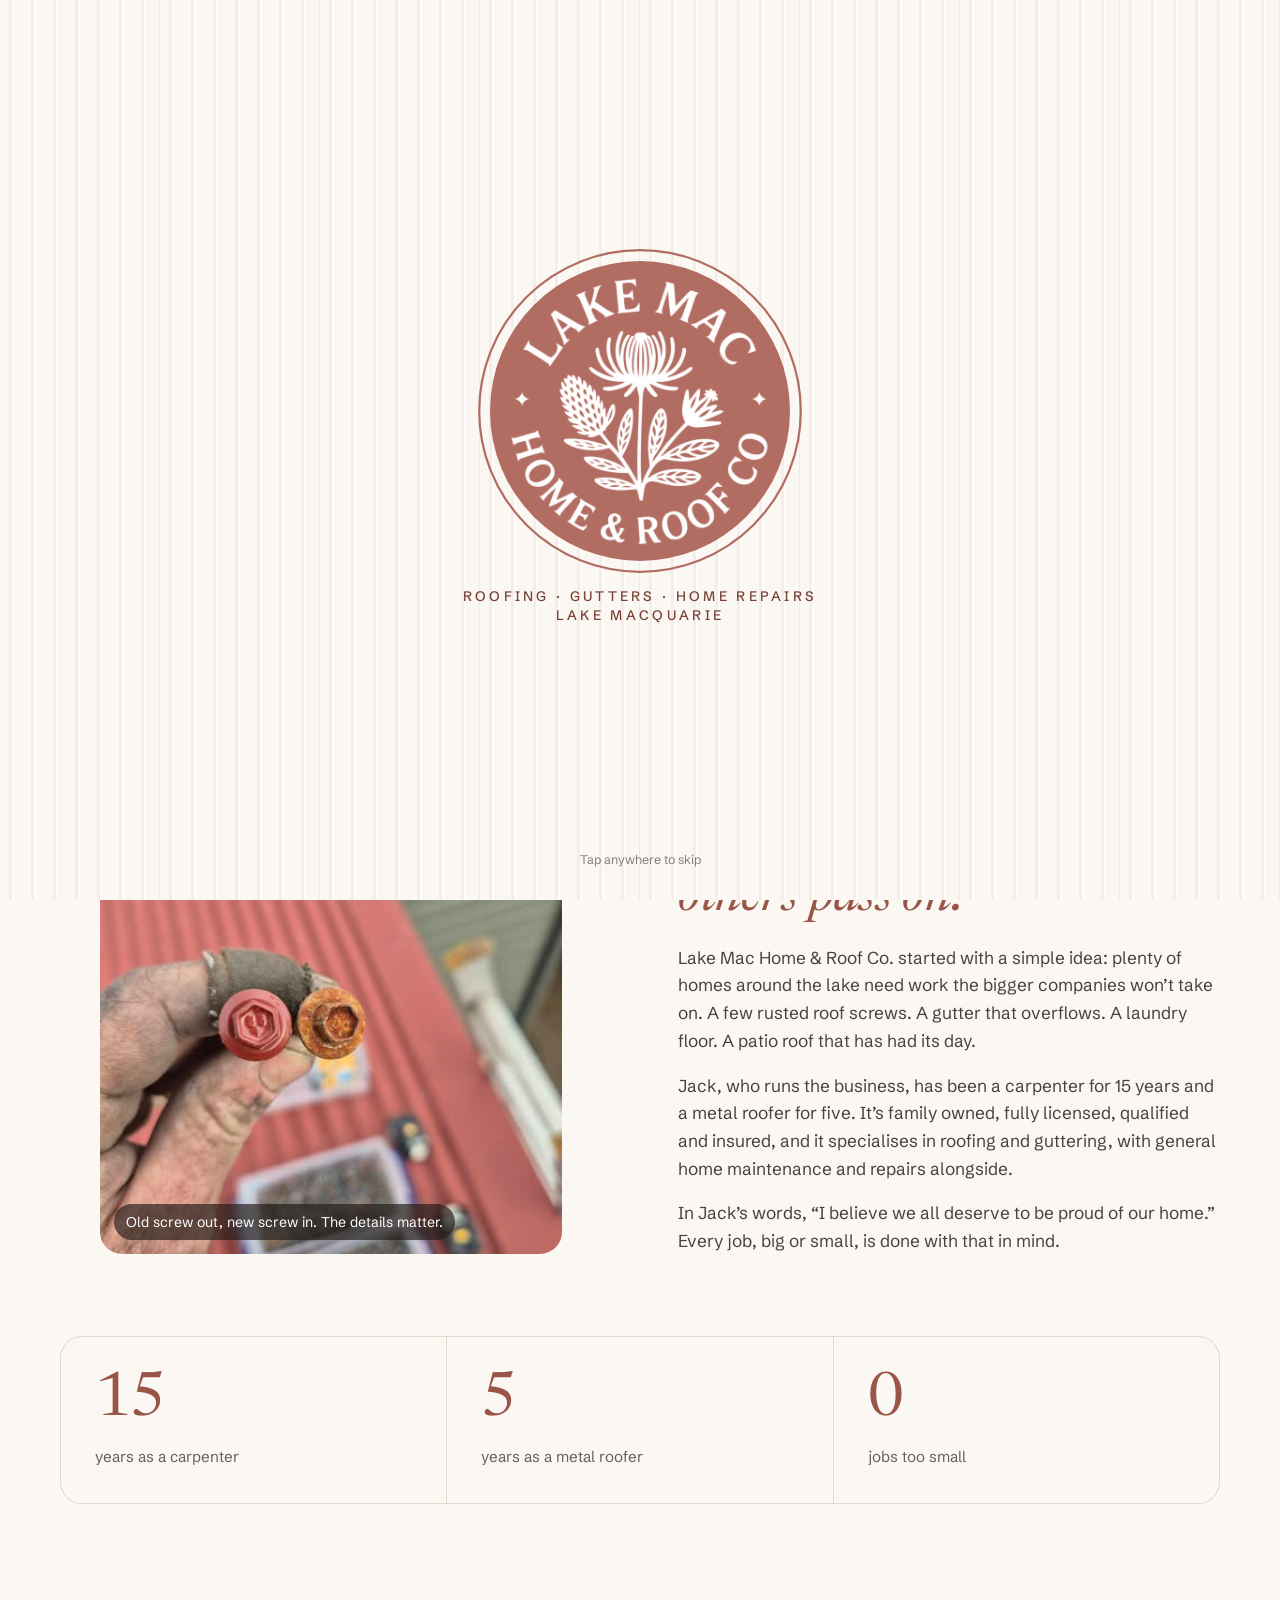
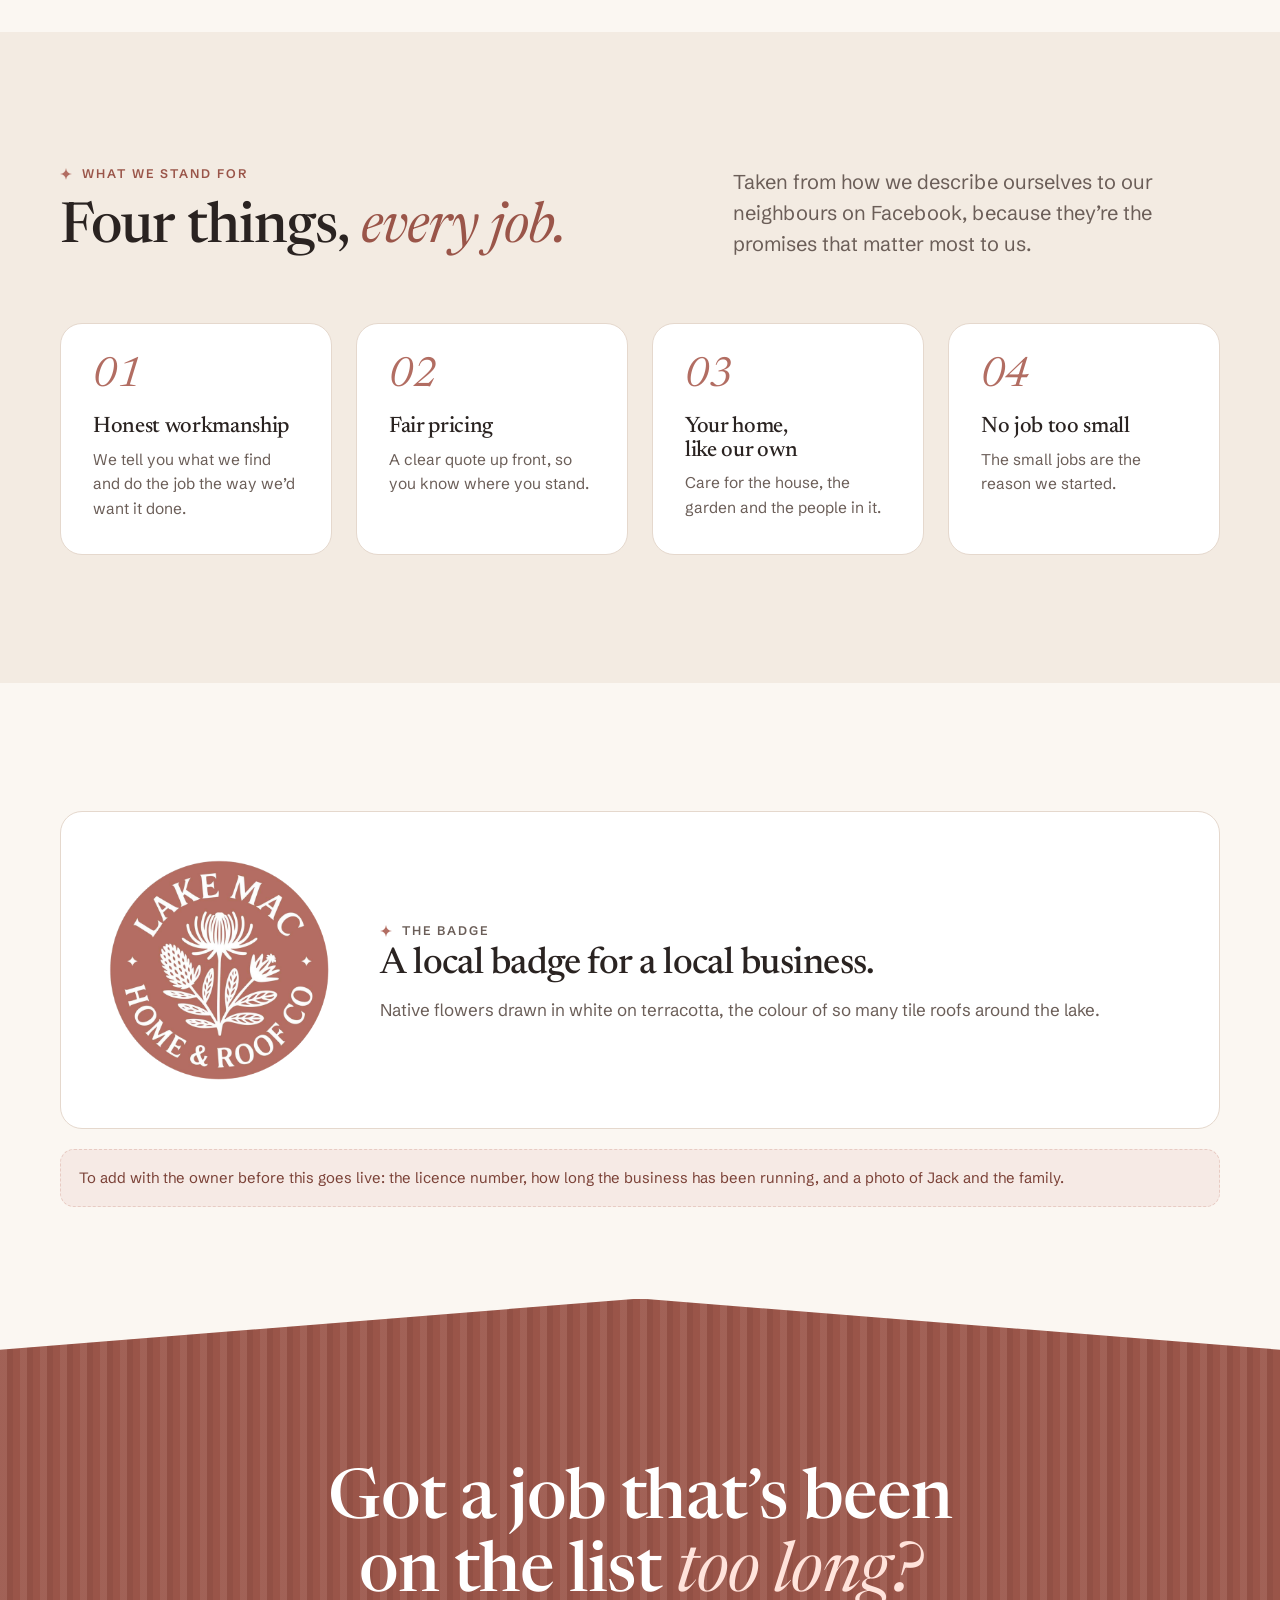
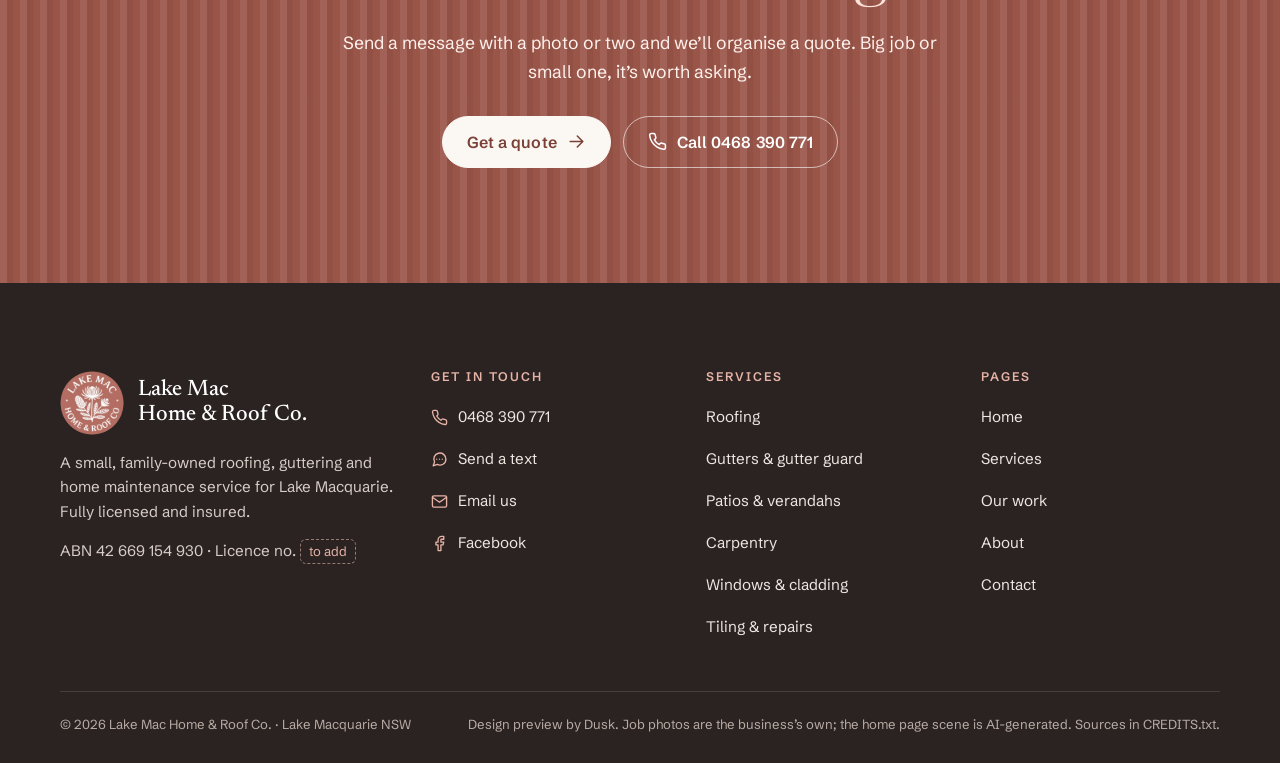
==== commit 391346c2: "New home page hero: calm lake and roof scene, quote card moved below Light hero with a Higgsfield-ge" ====
--- a/about.html
+++ b/about.html
@@ -13,7 +13,7 @@
 <link rel="preconnect" href="https://fonts.googleapis.com">
 <link rel="preconnect" href="https://fonts.gstatic.com" crossorigin>
 <link href="https://fonts.googleapis.com/css2?family=Newsreader:ital,opsz,wght@0,6..72,400..600;1,6..72,400..500&amp;family=Schibsted+Grotesk:wght@400;500;600;700&amp;display=swap" rel="stylesheet">
-<link rel="stylesheet" href="assets/css/site.css?v=1">
+<link rel="stylesheet" href="assets/css/site.css?v=2">
 <script>
 (function(){var r=document.documentElement;r.classList.add('js');
 try{if(!matchMedia('(prefers-reduced-motion: reduce)').matches)r.classList.add('motion')}catch(e){}
@@ -23,11 +23,11 @@
 if(r.classList.contains('motion')&&!nav&&!bf&&!/[?&]intro=0/.test(location.search))r.classList.add('intro-on');
 setTimeout(function(){if(!window.__lmh){r.classList.remove('motion');r.classList.remove('intro-on')}},4500);
 // if a newer version has been published than the copy this browser kept, load the new one once
-try{var B='1';fetch('version.txt?'+Date.now(),{cache:'no-store'}).then(function(x){return x.ok?x.text():''}).then(function(t){t=(t||'').trim();
+try{var B='2';fetch('version.txt?'+Date.now(),{cache:'no-store'}).then(function(x){return x.ok?x.text():''}).then(function(t){t=(t||'').trim();
 if(/^\d+$/.test(t)&&t!==B&&!new RegExp('[?&]r='+t+'(&|$)').test(location.search)){location.replace(location.pathname+'?r='+t+location.hash)}}).catch(function(){})}catch(e){}
 })();
 </script>
-<script src="assets/js/site.js?v=1" defer></script>
+<script src="assets/js/site.js?v=2" defer></script>
 </head>
 <body class="page-about">
 <a class="skip" href="#main">Skip to content</a>
@@ -166,7 +166,7 @@
       </ul></div>
       <div><h4>Pages</h4><ul><li><a href="index.html">Home</a></li><li><a href="services.html">Services</a></li><li><a href="work.html">Our work</a></li><li><a href="about.html">About</a></li><li><a href="contact.html">Contact</a></li></ul></div>
     </div>
-    <div class="ftr-base"><span>&copy; <span data-year>2026</span> Lake Mac Home &amp; Roof Co. &middot; Lake Macquarie NSW</span><span>Design preview by Dusk. Job photos are the business’s own; the background video is free stock and is labelled. Sources in CREDITS.txt.</span></div>
+    <div class="ftr-base"><span>&copy; <span data-year>2026</span> Lake Mac Home &amp; Roof Co. &middot; Lake Macquarie NSW</span><span>Design preview by Dusk. Job photos are the business’s own; the home page scene is AI-generated. Sources in CREDITS.txt.</span></div>
   </div>
 </footer>
 <div class="bar" aria-label="Quick contact"><a class="btn ghost" href="tel:0468390771"><svg class="ico" aria-hidden="true"><use href="#i-phone"/></svg>Call</a><a class="btn" href="contact.html">Get a quote<svg class="ico" aria-hidden="true"><use href="#i-go"/></svg></a></div>
--- a/assets/css/site.css
+++ b/assets/css/site.css
@@ -90,13 +90,9 @@
 .hdr .call{display:inline-flex}
 .burger{display:none;width:48px;height:48px;border-radius:50%;border:1.5px solid rgba(42,35,33,.2);background:transparent;align-items:center;justify-content:center}
 .burger .ico{width:22px;height:22px}
-/* over the home hero the header starts clear */
-.page-home .hdr:not(.solid){background:transparent;box-shadow:none;-webkit-backdrop-filter:none;backdrop-filter:none;color:#fff}
-.page-home .hdr:not(.solid) .brand .wm span{color:#F1CFC6}
-.page-home .hdr:not(.solid) .nav a:hover{background:rgba(255,255,255,.14)}
-.page-home .hdr:not(.solid) .nav a[aria-current="page"]::after{background:#F1CFC6}
-.page-home .hdr:not(.solid) .burger{border-color:rgba(255,255,255,.5)}
-.page-home .hdr:not(.solid) .call{--bg:var(--cream);--fg:var(--terra-dd);border-color:var(--cream)}
+/* over the home hero the header starts clear (dark text on the pale sky) */
+.page-home .hdr:not(.solid){background:transparent;box-shadow:none;-webkit-backdrop-filter:none;backdrop-filter:none}
+.page-home .hdr:not(.solid) .burger{background:rgba(255,255,255,.45);border-color:rgba(42,35,33,.18)}
 .page-home main{margin-top:calc(var(--hdr) * -1)}
 @media (max-width:1020px){
   .nav,.hdr .call{display:none}
@@ -161,32 +157,74 @@
 .intro-on.intro-done .brand img{opacity:1}
 
 /* ---------- home hero ---------- */
-.hero{position:relative;min-height:max(640px,100svh);color:#fff;display:flex;align-items:flex-end;background:var(--ink);isolation:isolate;overflow:clip}
+.hero{position:relative;min-height:max(620px,100svh);display:flex;justify-content:center;text-align:center;color:var(--ink);background:linear-gradient(180deg,#CFDCE8 0%,#E7DED2 34%,#F2D6B8 50%,#AEBBC4 60%,#8E9EA9 76%,#5F6648 100%);isolation:isolate;overflow:clip}
 .hero .bg{position:absolute;inset:0;z-index:-2}
-.hero .bg video,.hero .bg img{width:100%;height:100%;object-fit:cover;transform:scale(1.06);transition:transform 3.2s var(--ease)}
-.ready .hero .bg video,.ready .hero .bg img{transform:scale(1)}
-.hero::before{content:"";position:absolute;inset:0;z-index:-1;background:linear-gradient(100deg,rgba(32,26,24,.9) 0%,rgba(32,26,24,.72) 38%,rgba(32,26,24,.32) 70%,rgba(32,26,24,.2) 100%),linear-gradient(0deg,rgba(32,26,24,.75) 0%,rgba(32,26,24,0) 42%)}
-.hero .wrap{display:grid;grid-template-columns:minmax(0,1.25fr) minmax(0,.9fr);gap:clamp(24px,5vw,72px);align-items:end;padding-top:calc(var(--hdr) + 72px);padding-bottom:calc(var(--pitch) + clamp(40px,7vh,84px))}
-.hero h1{font-size:clamp(2.7rem,6.2vw,5.6rem);font-weight:450;line-height:.98;letter-spacing:-.025em;margin-bottom:22px}
-.hero h1 em{color:#F0B9AC;font-weight:400}
-.hero .lead{color:#EFE6E2;margin-bottom:30px;max-width:34em}
-.hero .acts{display:flex;flex-wrap:wrap;gap:12px;margin-bottom:34px}
-.hero .facts{display:flex;flex-wrap:wrap;gap:10px 22px;margin:0;padding:0;list-style:none;font-size:.92rem;color:#E9DCD7}
-.hero .facts li{display:flex;align-items:center;gap:8px}
-.hero .facts .ico{width:18px;height:18px;color:#F0B9AC}
-.hero .stock{position:absolute;right:var(--gut);top:calc(var(--hdr) + 16px);font-size:.7rem;letter-spacing:.08em;text-transform:uppercase;color:rgba(255,255,255,.72);background:rgba(0,0,0,.28);padding:5px 10px;border-radius:999px;display:flex;align-items:center;gap:8px}
-.hero .vbtn{position:absolute;right:var(--gut);bottom:calc(var(--pitch) + 18px);width:44px;height:44px;border-radius:50%;border:1.5px solid rgba(255,255,255,.5);background:rgba(0,0,0,.25);color:#fff;display:inline-flex;align-items:center;justify-content:center}
-.hero .vbtn .ico{width:16px;height:16px;fill:currentColor;stroke:none}
-/* hero text lines rise after the intro */
-.motion .hero .h-in{opacity:0;transform:translateY(30px);transition:opacity 1s var(--ease),transform 1.1s var(--ease)}
+.hero .bg picture,.hero .bg img,.hero .bg video{position:absolute;inset:0;width:100%;height:100%;object-fit:cover}
+.hero .bg video{opacity:0;transition:opacity 1.4s ease}
+.hero .bg video.on{opacity:1}
+.motion .hero .bg{transform:scale(1.05);transition:transform 2.8s var(--ease)}
+.motion.ready .hero .bg{transform:none}
+/* a soft veil under the header and the words, so the text reads on any screen */
+.hero::before{content:"";position:absolute;inset:0;z-index:-1;pointer-events:none;background:radial-gradient(ellipse 50% 32% at 50% 45%,rgba(251,246,239,.72) 0%,rgba(251,246,239,0) 72%),linear-gradient(180deg,rgba(251,246,239,.62) 0%,rgba(251,246,239,.34) 30%,rgba(251,246,239,0) 54%)}
+.hero .wrap{display:flex;flex-direction:column;align-items:center;max-width:1040px;padding-top:calc(var(--hdr) + clamp(48px,10vh,112px));padding-bottom:96px}
+.hero .eyebrow{color:var(--terra-dd);margin-bottom:20px}
+.hero .eyebrow .spark{color:var(--terra-d)}
+.hero h1{font-size:clamp(2.6rem,5.4vw,5.2rem);font-weight:450;line-height:1;letter-spacing:-.03em;max-width:12.5em;margin-bottom:20px}
+.hero h1 em{color:var(--terra-d);font-weight:400}
+.hero .lead{color:var(--ink-2);margin:0 auto 30px;max-width:30em;text-wrap:balance}
+.hero .acts{display:flex;flex-wrap:wrap;justify-content:center;gap:12px}
+.hero .btn.ghost{--bg:rgba(255,255,255,.62);--fg:var(--ink);border-color:rgba(42,35,33,.16);-webkit-backdrop-filter:blur(10px);backdrop-filter:blur(10px)}
+.hero .btn.ghost:hover{--bg:rgba(255,255,255,.85);border-color:rgba(42,35,33,.3)}
+.hero .vbtn{position:absolute;right:var(--gut);bottom:14px;width:44px;height:44px;border-radius:50%;border:1.5px solid rgba(255,255,255,.6);background:rgba(32,26,24,.3);color:#fff;display:inline-flex;align-items:center;justify-content:center;-webkit-backdrop-filter:blur(6px);backdrop-filter:blur(6px)}
+.hero .vbtn .ico{width:15px;height:15px;fill:currentColor;stroke:none}
+/* hero words rise after the intro */
+.motion .hero .h-in{opacity:0;transform:translateY(26px);transition:opacity 1s var(--ease),transform 1.1s var(--ease)}
 .motion.go .hero .h-in{opacity:1;transform:none}
-.motion.go .hero .h-in.d1{transition-delay:.1s}.motion.go .hero .h-in.d2{transition-delay:.22s}.motion.go .hero .h-in.d3{transition-delay:.34s}.motion.go .hero .h-in.d4{transition-delay:.46s}
-@media (max-width:900px){
-  .hero{min-height:auto;align-items:stretch}
-  .hero .wrap{grid-template-columns:minmax(0,1fr);padding-top:calc(var(--hdr) + 56px);gap:28px}
-  .hero::before{background:linear-gradient(180deg,rgba(32,26,24,.62) 0%,rgba(32,26,24,.78) 45%,rgba(32,26,24,.94) 100%)}
-  .hero .stock{top:calc(var(--hdr) + 10px)}
-  .hero .vbtn{display:none}
+.motion.go .hero .h-in.d1{transition-delay:.1s}.motion.go .hero .h-in.d2{transition-delay:.22s}.motion.go .hero .h-in.d3{transition-delay:.34s}
+@media (max-height:760px) and (min-width:761px){.hero .wrap{padding-top:calc(var(--hdr) + 40px)}.hero h1{font-size:clamp(2.6rem,4.8vw,4.4rem)}.hero::before{background:radial-gradient(ellipse 46% 30% at 50% 50%,rgba(251,246,239,.5) 0%,rgba(251,246,239,0) 70%),linear-gradient(180deg,rgba(251,246,239,.7) 0%,rgba(251,246,239,.58) 45%,rgba(251,246,239,0) 80%)}}
+/* phones turned sideways and other very short screens: keep the buttons in view */
+@media (max-height:520px) and (min-width:761px){
+  .hero .wrap{padding-top:calc(var(--hdr) + 14px);padding-bottom:64px}
+  .hero .eyebrow{margin-bottom:12px}
+  .hero h1{font-size:clamp(2.1rem,4.6vw,2.7rem);margin-bottom:12px}
+  .hero .lead{font-size:1rem;margin-bottom:18px}
+  .hero .btn{min-height:46px}
+}
+@media (max-width:760px){
+  .hide-sm{display:none}
+  .hero{min-height:calc(100svh - 34px)}
+  .hero .wrap{padding-top:calc(var(--hdr) + 36px);padding-bottom:72px}
+  .hero .eyebrow{font-size:.72rem;letter-spacing:.14em;margin-bottom:16px}
+  .hero h1{font-size:clamp(2.35rem,10.6vw,3.1rem);margin-bottom:16px}
+  .hero .lead{font-size:1.02rem;margin-bottom:24px;max-width:21em}
+  .hero .acts{width:100%;max-width:360px;flex-wrap:nowrap}
+  .hero .acts .btn{flex:1 1 0;min-width:0;padding:0 14px}
+    /* phones get the still picture, drifting very slowly */
+  .motion .hero .bg img{animation:drift 26s ease-in-out infinite alternate}
+}
+@keyframes drift{from{transform:scale(1)}to{transform:scale(1.07) translateY(-1.5%)}}
+
+/* quick quote, straight under the hero */
+.qsec{padding:clamp(64px,8vw,112px) 0 calc(var(--pitch) + clamp(56px,7vw,96px))}
+.qsec .wrap{display:grid;grid-template-columns:minmax(0,.9fr) minmax(0,1.1fr);gap:clamp(32px,6vw,96px);align-items:center}
+.qsec h2{font-size:clamp(2rem,4vw,3.3rem);margin-bottom:16px}
+.qfacts{list-style:none;margin:28px 0 0;padding:0;display:grid;gap:14px}
+.qfacts li{display:flex;gap:12px;align-items:center;font-weight:500;color:var(--ink-2)}
+.qfacts .ico{width:22px;height:22px;color:var(--terra-d)}
+.qsec .qq{background:#fff;box-shadow:0 34px 70px -44px rgba(42,35,33,.5),0 0 0 1px var(--line)}
+@media (max-width:860px){
+  .qsec{padding-top:56px}
+  .qsec .wrap{grid-template-columns:minmax(0,1fr);gap:24px}
+  .qsec h2{font-size:clamp(1.9rem,8vw,2.4rem)}
+  .qsec .lead{font-size:1rem}
+  .qfacts{display:none}
+}
+/* phones: the job choices sit in a neat two-column grid instead of a ragged list */
+@media (max-width:560px){
+  .qsec .qq{padding:20px 16px}
+  .qsec .chips[data-pick]{display:grid;grid-template-columns:repeat(2,minmax(0,1fr));gap:8px}
+  .qsec .chips[data-pick] .chip span{width:100%;min-height:52px;padding:8px 12px;border-radius:14px;font-size:.88rem;line-height:1.2;gap:8px}
+  .qsec .chips[data-pick] .chip span .ico{width:16px;height:16px}
 }
 
 /* quick quote card */
